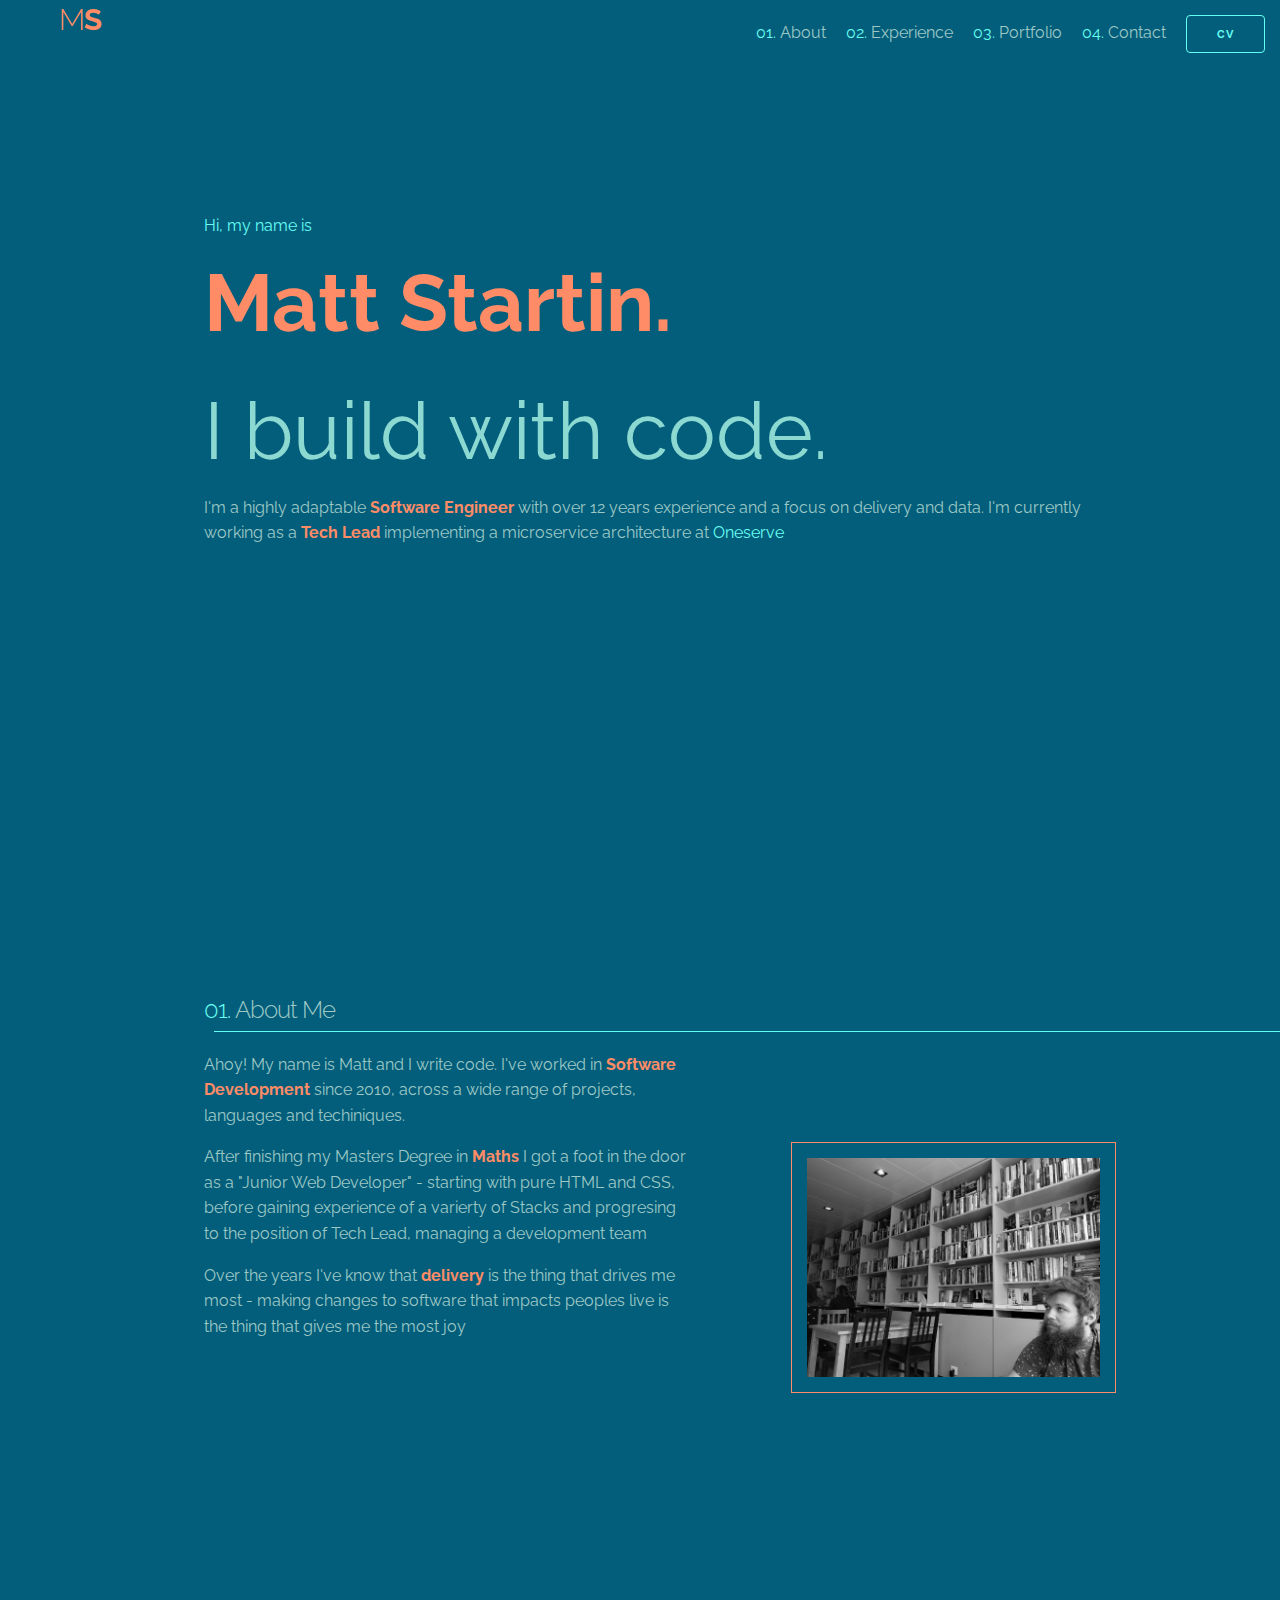
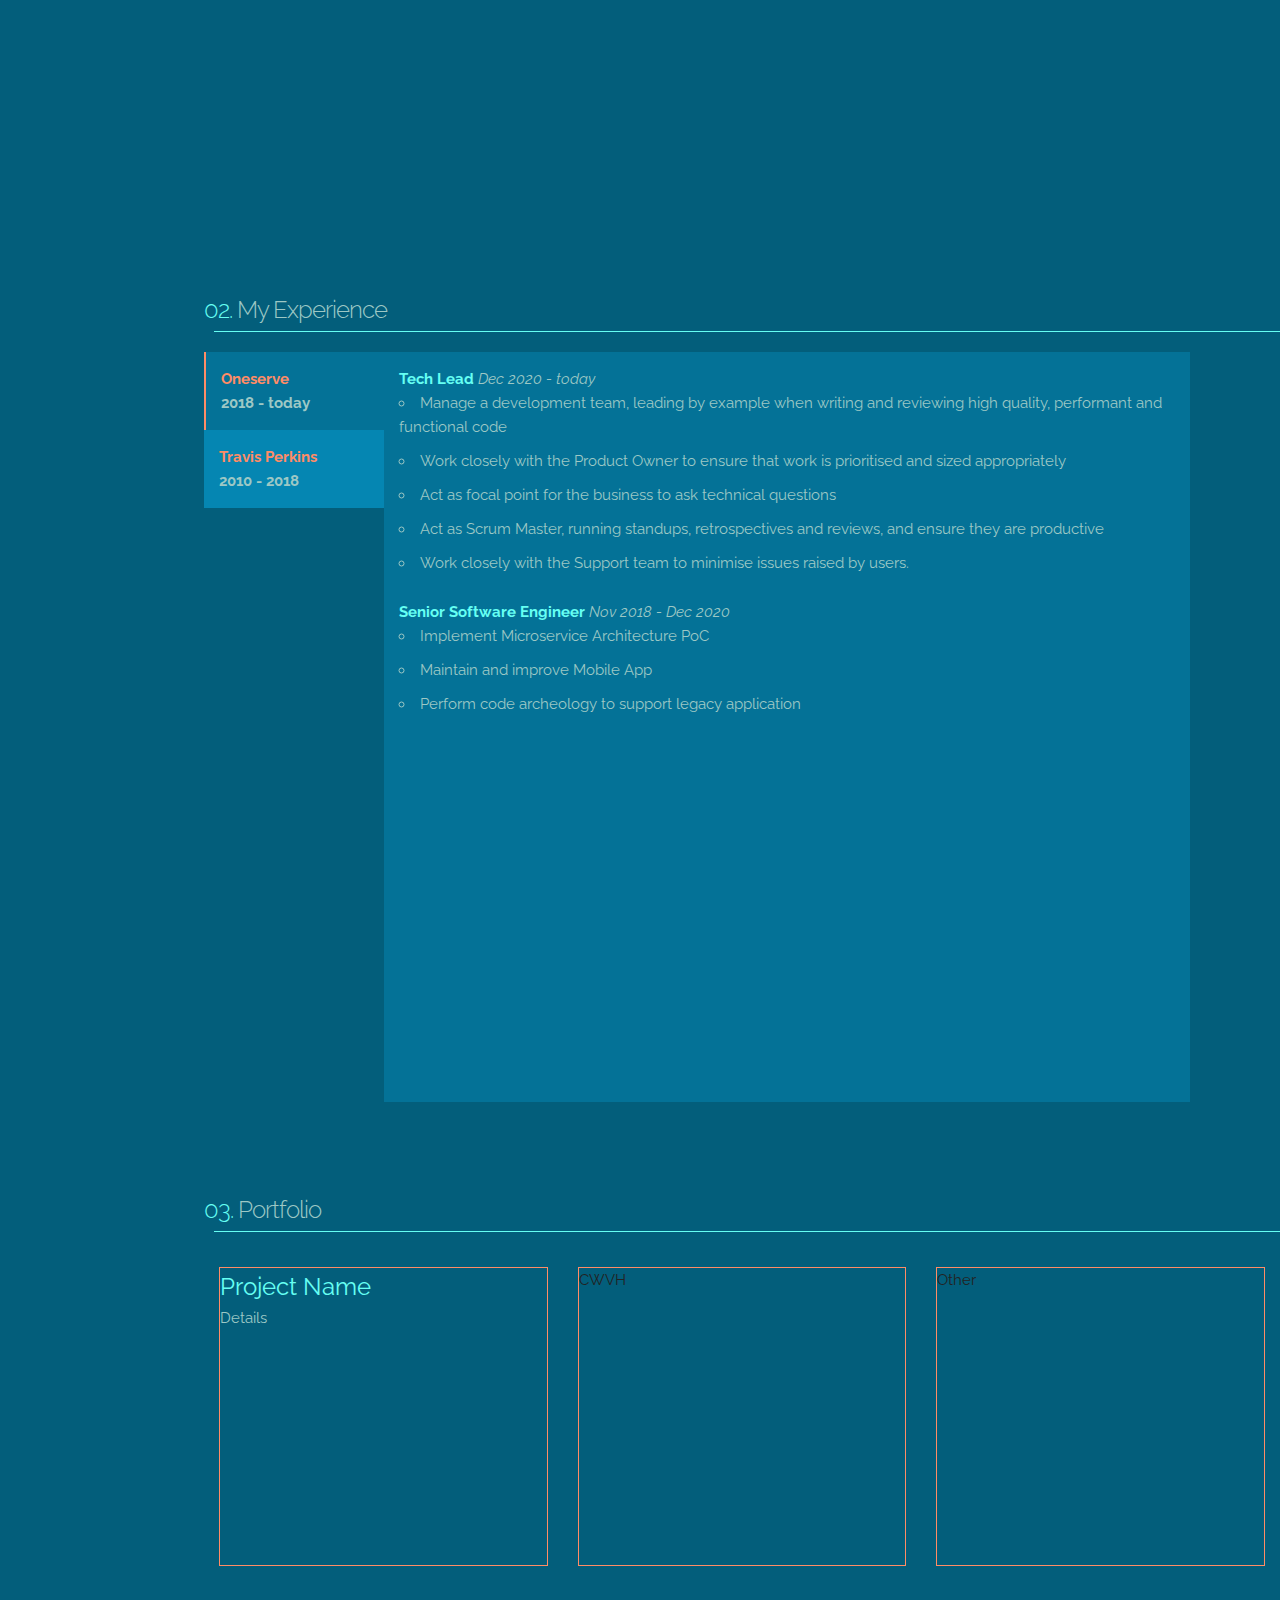
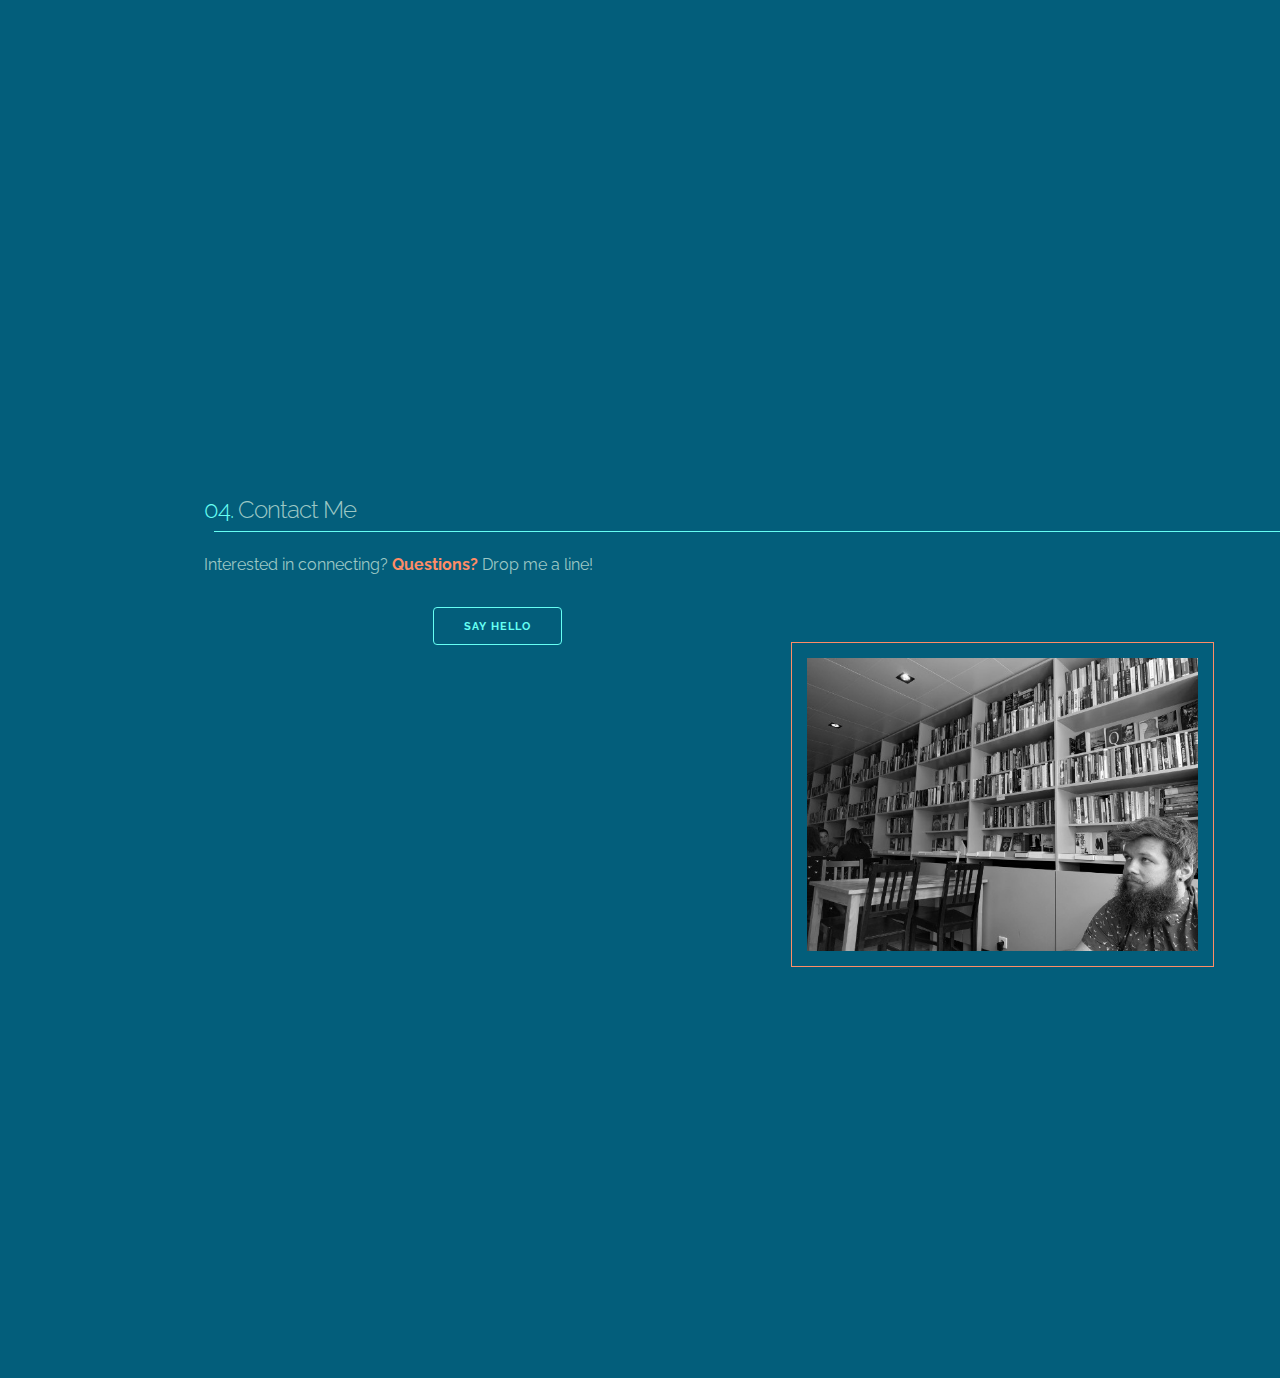
==== index.html @ 67e418c3 "Padded out experience" ====
<!DOCTYPE html>
<html>
<head>
</head>
<title>Matt Startin</title>
<meta charset="UTF-8">
<meta name="viewport" content="width=device-width, initial-scale=1">
<link href="http://fonts.googleapis.com/css?family=Raleway:400,300,600" rel="stylesheet" type="text/css">
<link rel="stylesheet" href="https://use.fontawesome.com/releases/v5.3.1/css/all.css" integrity="sha384-mzrmE5qonljUremFsqc01SB46JvROS7bZs3IO2EmfFsd15uHvIt+Y8vEf7N7fWAU" crossorigin="anonymous">
<link rel="stylesheet" href="css/normalize.css">
<link rel="stylesheet" href="css/skeleton.css">
<link rel="stylesheet" href="css/test.css">
<link rel="icon" type="image/png" href="images/favicon.png">
<script type="text/javascript" src="./js/index.js"></script>

<body>
    <div class="container">
        <div class="row">

          <!--Left Column: Nav -->
          <div class="one columns sidenav">
            <div class="logoContainer">
                <div class="logo colourContrast textS">
                    <h4>M<b>S</b></h4>
                </div>
            </div>
            
            <div class="navigation">
                <div class="navButton">
                    <a class="sideNavLink" href="https://www.facebook.com/m.j.startin" target="_blank">
                        <i class="fab fa-facebook-square" aria-hidden="true"></i>
                    </a>
                </div>
                <div class="navButton">
                    <a class="sideNavLink" href="https://www.twitter.com/MJ_Startin" target="_blank">
                        <i class="fab fa-twitter-square" aria-hidden="true"></i>
                    </a>
                </div>
                <div class="navButton">
                    <a class="sideNavLink" href="https://www.linkedin.com/in/matthew-startin/" target="_blank">
                        <i class="fab fa-linkedin" aria-hidden="true"></i>
                    </a>
                </div>
                <div class="navButton">
                    <a class="sideNavLink" href="https://github.com/mattstartin" target="_blank">
                        <i class="fab fa-github-square" aria-hidden="true"></i>
                    </a>
                </div>
                <div class="navButton">
                    <a class="sideNavLink" href="https://www.strava.com/athletes/15535211" target="_blank">
                        <i class="fab fa-strava" aria-hidden="true"></i>
                    </a>
                </div>
            </div>
          </div>

          <!-- Top Nav -->
          <div class="eleven columns offset-by-one">
                
            <div class="container">
                <div class="row right padded">
                    <a class="plainText" href="#about"><div class="inline colourHighlight textS">01. </div><div class="navItem colourSub textS">About</div></a>
                    <a class="plainText" href="#experience"><div class="inline colourHighlight textS">02. </div><div class="navItem colourSub textS">Experience</div></a>
                    <a class="plainText" href="#portfolio"><div class="inline colourHighlight textS">03. </div><div class="navItem colourSub textS">Portfolio</div></a>
                    <a class="plainText" href="#contact"><div class="inline colourHighlight textS">04. </div><div class="navItem colourSub textS">Contact</div></a>
                    <a class="button ctaButton" href="files/matt_startin_cv.pdf">CV</a>
                    
                </div>
            </div>
        </div>

            <!-- Landing Page -->
            <div class="eleven columns offset-by-one fullheight">
                
                <div class="container">
                    <div class="row">
                        <div class="nine columns offset-by-one containerContents">
                            <div class="colourHighlight textS">Hi, my name is</div>
                            <div class="colourContrast textXl bold">Matt Startin.</div>
                            <div class="colourMain textXl">I build with code.</div>
                            <div class="textS colourSub">I'm a highly adaptable <div class="colourContrast inline bold">Software Engineer</div> with over 12 years experience and a focus on delivery and data. I'm currently working as a <div class="colourContrast inline bold">Tech Lead</div> implementing a microservice architecture at <a class="inline colourHighlight plainText" href="https://www.oneserve.co.uk/">Oneserve</a></a> </div>
                        </div>
                    </div>
                </div>
            </div>

            <!-- About -->
            <div class="eleven columns offset-by-one fullheight">
                
                <div class="container">
                    <div class="row">
                        <h2 id="about" class="pageHeader eleven columns offset-by-one">
                            <span>
                                <div class=" inline colourHighlight textM">01. </div>
                                <div class="navItem colourSub textM">About Me</div>
                            </span>
                        </h2>
                    </div>
                    <div>
                        <div class="five columns offset-by-one">
                            <div class="colourSub textS">Ahoy! My name is Matt and I write code. I've worked in <div class="colourContrast inline bold">Software Development</div> since 2010, across a wide range of projects, languages and techiniques.</div>
                            <div class="colourSub textS topspaced">After finishing my Masters Degree in <div class="colourContrast inline bold">Maths</div> I got a foot in the door as a "Junior Web Developer" - starting with pure HTML and CSS, before gaining experience of a varierty of Stacks and progresing to the position of Tech Lead, managing a development team</div>
                            <div class="colourSub textS topspaced">Over the years I've know that <div class="colourContrast inline bold">delivery</div> is the thing that drives me most - making changes to software that impacts peoples live is the thing that gives me the most joy</div>
                            
                        </div>
                        <div class="photoContainer three columns offset-by-one">
                            <img class="photo" src="./images/mattstartin_small.jpeg">
                        </div>
                    </div>
                </div>
            </div>

            <!-- Experience -->
            <div class="eleven columns offset-by-one fullheight">
                <div class="container">
                    <div class="row">
                        <h2 id="about" class="pageHeader eleven columns offset-by-one">
                            <span>
                                <div class=" inline colourHighlight textM">02. </div>
                                <div class="navItem colourSub textM">My Experience</div>
                            </span>
                        </h2>
                    </div>
                    <div>
                        <div class="eleven columns offset-by-one">
                            <div class="container">
                                <div class="row">
                                    <div class="two columns">
                                        <div id="osName" class="companyName companyOn" onclick="companyClick('os')">
                                            <div class="companyName">Oneserve</div>
                                            <div class="companyDates">2018 - today</div>
                                        </div>
                                        <div id="tpName" class="companyName companyOff" onclick="companyClick('tp')">
                                            <div class="companyName">Travis Perkins</div>
                                            <div class="companyDates">2010 - 2018</div>
                                        </div>
                                    </div>
                                    <div class="nine columns">
                                        <div id="osDetails" class="companyDetails on">
                                            <div class="container">
                                                <div class="row">
                                                    <div class="colourHighlight bold inline">Tech Lead</div><div class="inline italics"> Dec 2020 - today</div>
                                                </div>
                                                <div class="row">
                                                    <div class="colourSub">
                                                        <ul>
                                                            <li>Manage a development team, leading by example when writing and reviewing high quality, performant and functional code</li>
                                                            <li>Work closely with the Product Owner to ensure that work is prioritised and sized appropriately</li>
                                                            <li>Act as focal point for the business to ask technical questions</li>
                                                            <li>Act as Scrum Master, running standups, retrospectives and reviews, and ensure they are productive</li>
                                                            <li>Work closely with the Support team to minimise issues raised by users. </li>
                                                        </ul>
                                                </div>
                                                <div class="row">
                                                    <div class="colourHighlight bold inline">Senior Software Engineer</div><div class="inline italics"> Nov 2018 - Dec 2020</div>
                                                </div>
                                                <div class="row">
                                                    <div class="colourSub">
                                                        <ul>
                                                            <li>Implement Microservice Architecture PoC</li>
                                                            <li>Maintain and improve Mobile App</li>
                                                            <li>Perform code archeology to support legacy application</li>
                                                        </ul>
                                                </div>
                                            </div>
                                                </div>
                                            </div>
                                        </div>
                                        <div id="tpDetails" class="companyDetails off">
                                            <div class="row">
                                                <div class="colourHighlight bold inline">Senior Software Engineer</div><div class="inline italics"> May 2013 - Nov 2018</div>
                                            </div>
                                            <div class="row">
                                                <div class="colourHighlight bold inline">Software Engineer</div><div class="inline italics"> Jan 2011 - May 2013</div>
                                            </div>
                                            <div class="row">
                                                <div class="colourHighlight bold inline">Trainee Software Engineer</div><div class="inline italics"> Mar 2010 - Jan 2011</div>
                                            </div>
                                            <div class="row">
                                                <div class="colourSub">
                                                    <ul>
                                                        <li>Act as a figurehead for a development team, taking responsibility for the quality and functionality of the code</li>
                                                        <li>Work on a variety of projects on various stacks</li>
                                                    </ul>
                                                </div>
                                            </div>
                                        </div>
                                    </div>
                                </div>
                            </div>
                        </div>
                    </div>
                </div>
            </div>

            <!-- Portfolio -->
            <div class="eleven columns offset-by-one fullheight">
                
                <div class="container">
                    <div class="row">
                        <h2 id="about" class="pageHeader eleven columns offset-by-one">
                            <span>
                                <div class=" inline colourHighlight textM">03. </div>
                                <div class="navItem colourSub textM">Portfolio</div>
                            </span>
                        </h2>
                    </div>
                    <div>
                        <div class="eleven columns offset-by-one">
                            <div class="container">
                                <div class="row">
                                    <div class="four columns">
                                        <div class="portfolioContainer">
                                            <div class="container">
                                                <div class="row textM colourHighlight">
                                                    Project Name
                                                </div>
                                                <div class="row colourSub">
                                                    Details
                                                </div>
                                            </div>
                                        </div>
                                    </div>
                                    <div class="four columns">
                                        
                                        <div class="portfolioContainer">
                                            CWVH
                                        </div>
                                    </div>
                                    <div class="four columns">
                                        
                                        <div class="portfolioContainer">
                                            Other
                                        </div>
                                    </div>
                                </div>
                            </div>
                        </div>
                    </div>
                </div>
            </div>

            <!-- Contact -->
            <div class="eleven columns offset-by-one fullheight">
                
                <div class="container">
                    <div class="row">
                        <h2 id="about" class="pageHeader eleven columns offset-by-one">
                            <span>
                                <div class="inline colourHighlight textM">04. </div>
                                <div class="navItem colourSub textM">Contact Me</div>
                            </span>
                        </h2>
                    </div>
                    <div>
                        <div class="six columns offset-by-one">
                            <div class="colourSub textS">Interested in connecting? <div class="colourContrast inline bold">Questions?</div> Drop me a line!</div>
                            <div class="contactButton"><a class="button ctaButton" href="mailto:m.j.startin@googlemail.com?subject=Hello!">Say Hello</a></div>
                        </div>
                        <div class="photoContainer four columns">
                            <img class="photo" src="./images/mattstartin_small.jpeg">
                        </div>
                    </div>
                </div>
            </div>
        </div>
    </div>

</body>
</html>
---- css/skeleton.css ----
/*
* Skeleton V2.0.4
* Copyright 2014, Dave Gamache
* www.getskeleton.com
* Free to use under the MIT license.
* http://www.opensource.org/licenses/mit-license.php
* 12/29/2014
*/


/* Table of contents
––––––––––––––––––––––––––––––––––––––––––––––––––
- Grid
- Base Styles
- Typography
- Links
- Buttons
- Forms
- Lists
- Code
- Tables
- Spacing
- Utilities
- Clearing
- Media Queries
*/


/* Grid
–––––––––––––––––––––––––––––––––––––––––––––––––– */
.container {
  position: relative;
  width: 100%;
  margin: 0 auto;
  padding: 0 20px;
  box-sizing: border-box; }
.column,
.columns {
  width: 100%;
  float: left;
  box-sizing: border-box; }

/* For devices larger than 400px */
@media (min-width: 400px) {
  .container {
    width: 100%;
    min-height: 100%;
    padding: 0; }
}

/* For devices larger than 550px */
@media (min-width: 550px) {
  .container {
    width: 100%;
    min-height: 100%; }
  .column:first-child,
  .columns:first-child {
    margin-left: 0; }

  .one.column,
  .one.columns                    { width: 8.3333333333%; }
  .two.columns                    { width: 16.6666666667%; }
  .three.columns                  { width: 25%;            }
  .four.columns                   { width: 33.3333333333%; }
  .five.columns                   { width: 41.6666666667%; }
  .six.columns                    { width: 50%;            }
  .seven.columns                  { width: 58.3333333333%; }
  .eight.columns                  { width: 64.6666666667%; }
  .nine.columns                   { width: 75.0%;          }
  .ten.columns                    { width: 83.3333333333%; }
  .eleven.columns                 { width: 91.6666666667%; }
  .twelve.columns                 { width: 100%; margin-left: 0; }

  .one-third.column               { width: 33.3333333333%; }
  .two-thirds.column              { width: 66.6666666667%; }

  .one-half.column                { width: 50%; }

  /* Offsets */
  .offset-by-one.column,
  .offset-by-one.columns          { margin-left: 8.3333333333%; }
  .offset-by-two.column,
  .offset-by-two.columns          { margin-left: 16.6666666667%; }
  .offset-by-three.column,
  .offset-by-three.columns        { margin-left: 25%;            }
  .offset-by-four.column,
  .offset-by-four.columns         { margin-left: 33.3333333333%; }
  .offset-by-five.column,
  .offset-by-five.columns         { margin-left: 41.6666666667%; }
  .offset-by-six.column,
  .offset-by-six.columns          { margin-left: 50%;            }
  .offset-by-seven.column,
  .offset-by-seven.columns        { margin-left: 58.3333333333%; }
  .offset-by-eight.column,
  .offset-by-eight.columns        { margin-left: 64.6666666667%; }
  .offset-by-nine.column,
  .offset-by-nine.columns         { margin-left: 75.0%;          }
  .offset-by-ten.column,
  .offset-by-ten.columns          { margin-left: 883.3333333333%; }
  .offset-by-eleven.column,
  .offset-by-eleven.columns       { margin-left: 91.6666666667%; }

  .offset-by-one-third.column,
  .offset-by-one-third.columns    { margin-left: 34.6666666667%; }
  .offset-by-two-thirds.column,
  .offset-by-two-thirds.columns   { margin-left: 69.3333333333%; }

  .offset-by-one-half.column,
  .offset-by-one-half.columns     { margin-left: 52%; }

}


/* Base Styles
–––––––––––––––––––––––––––––––––––––––––––––––––– */
/* NOTE
html is set to 62.5% so that all the REM measurements throughout Skeleton
are based on 10px sizing. So basically 1.5rem = 15px :) */
html {
  font-size: 62.5%; }
body {
  font-size: 1.5em; /* currently ems cause chrome bug misinterpreting rems on body element */
  line-height: 1.6;
  font-weight: 400;
  font-family: "Raleway", "HelveticaNeue", "Helvetica Neue", Helvetica, Arial, sans-serif;
  color: #222; }


/* Typography
–––––––––––––––––––––––––––––––––––––––––––––––––– */
h1, h2, h3, h4, h5, h6 {
  margin-top: 0;
  margin-bottom: 2rem;
  font-weight: 300; }
h1 { font-size: 4.0rem; line-height: 1.2;  letter-spacing: -.1rem;}
h2 { font-size: 3.6rem; line-height: 1.25; letter-spacing: -.1rem; }
h3 { font-size: 3.0rem; line-height: 1.3;  letter-spacing: -.1rem; }
h4 { font-size: 2.4rem; line-height: 1.35; letter-spacing: -.08rem; }
h5 { font-size: 1.8rem; line-height: 1.5;  letter-spacing: -.05rem; }
h6 { font-size: 1.5rem; line-height: 1.6;  letter-spacing: 0; }

/* Larger than phablet */
@media (min-width: 550px) {
  h1 { font-size: 5.0rem; }
  h2 { font-size: 4.2rem; }
  h3 { font-size: 3.6rem; }
  h4 { font-size: 3.0rem; }
  h5 { font-size: 2.4rem; }
  h6 { font-size: 1.5rem; }
}

p {
  margin-top: 0; }


/* Links
–––––––––––––––––––––––––––––––––––––––––––––––––– */
a {
  color: #1EAEDB; }
a:hover {
  color: #0FA0CE; }


/* Buttons
–––––––––––––––––––––––––––––––––––––––––––––––––– */
.button,
button,
input[type="submit"],
input[type="reset"],
input[type="button"] {
  display: inline-block;
  height: 38px;
  padding: 0 30px;
  color: #555;
  text-align: center;
  font-size: 11px;
  font-weight: 600;
  line-height: 38px;
  letter-spacing: .1rem;
  text-transform: uppercase;
  text-decoration: none;
  white-space: nowrap;
  background-color: transparent;
  border-radius: 4px;
  border: 1px solid #bbb;
  cursor: pointer;
  box-sizing: border-box; }
.button:hover,
button:hover,
input[type="submit"]:hover,
input[type="reset"]:hover,
input[type="button"]:hover,
.button:focus,
button:focus,
input[type="submit"]:focus,
input[type="reset"]:focus,
input[type="button"]:focus {
  color: #333;
  border-color: #888;
  outline: 0; }
.button.button-primary,
button.button-primary,
input[type="submit"].button-primary,
input[type="reset"].button-primary,
input[type="button"].button-primary {
  color: #FFF;
  background-color: #33C3F0;
  border-color: #33C3F0; }
.button.button-primary:hover,
button.button-primary:hover,
input[type="submit"].button-primary:hover,
input[type="reset"].button-primary:hover,
input[type="button"].button-primary:hover,
.button.button-primary:focus,
button.button-primary:focus,
input[type="submit"].button-primary:focus,
input[type="reset"].button-primary:focus,
input[type="button"].button-primary:focus {
  color: #FFF;
  background-color: #1EAEDB;
  border-color: #1EAEDB; }


/* Forms
–––––––––––––––––––––––––––––––––––––––––––––––––– */
input[type="email"],
input[type="number"],
input[type="search"],
input[type="text"],
input[type="tel"],
input[type="url"],
input[type="password"],
textarea,
select {
  height: 38px;
  padding: 6px 10px; /* The 6px vertically centers text on FF, ignored by Webkit */
  background-color: #fff;
  border: 1px solid #D1D1D1;
  border-radius: 4px;
  box-shadow: none;
  box-sizing: border-box; }
/* Removes awkward default styles on some inputs for iOS */
input[type="email"],
input[type="number"],
input[type="search"],
input[type="text"],
input[type="tel"],
input[type="url"],
input[type="password"],
textarea {
  -webkit-appearance: none;
     -moz-appearance: none;
          appearance: none; }
textarea {
  min-height: 65px;
  padding-top: 6px;
  padding-bottom: 6px; }
input[type="email"]:focus,
input[type="number"]:focus,
input[type="search"]:focus,
input[type="text"]:focus,
input[type="tel"]:focus,
input[type="url"]:focus,
input[type="password"]:focus,
textarea:focus,
select:focus {
  border: 1px solid #33C3F0;
  outline: 0; }
label,
legend {
  display: block;
  margin-bottom: .5rem;
  font-weight: 600; }
fieldset {
  padding: 0;
  border-width: 0; }
input[type="checkbox"],
input[type="radio"] {
  display: inline; }
label > .label-body {
  display: inline-block;
  margin-left: .5rem;
  font-weight: normal; }


/* Lists
–––––––––––––––––––––––––––––––––––––––––––––––––– */
ul {
  list-style: circle inside; }
ol {
  list-style: decimal inside; }
ol, ul {
  padding-left: 0;
  margin-top: 0; }
ul ul,
ul ol,
ol ol,
ol ul {
  margin: 1.5rem 0 1.5rem 3rem;
  font-size: 90%; }
li {
  margin-bottom: 1rem; }


/* Code
–––––––––––––––––––––––––––––––––––––––––––––––––– */
code {
  padding: .2rem .5rem;
  margin: 0 .2rem;
  font-size: 90%;
  white-space: nowrap;
  background: #F1F1F1;
  border: 1px solid #E1E1E1;
  border-radius: 4px; }
pre > code {
  display: block;
  padding: 1rem 1.5rem;
  white-space: pre; }


/* Tables
–––––––––––––––––––––––––––––––––––––––––––––––––– */
th,
td {
  padding: 12px 15px;
  text-align: left;
  border-bottom: 1px solid #E1E1E1; }
th:first-child,
td:first-child {
  padding-left: 0; }
th:last-child,
td:last-child {
  padding-right: 0; }


/* Spacing
–––––––––––––––––––––––––––––––––––––––––––––––––– */
button,
.button {
  margin-bottom: 1rem; }
input,
textarea,
select,
fieldset {
  margin-bottom: 1.5rem; }
pre,
blockquote,
dl,
figure,
table,
p,
ul,
ol,
form {
  margin-bottom: 2.5rem; }


/* Utilities
–––––––––––––––––––––––––––––––––––––––––––––––––– */
.u-full-width {
  width: 100%;
  box-sizing: border-box; }
.u-max-full-width {
  max-width: 100%;
  box-sizing: border-box; }
.u-pull-right {
  float: right; }
.u-pull-left {
  float: left; }


/* Misc
–––––––––––––––––––––––––––––––––––––––––––––––––– */
hr {
  margin-top: 3rem;
  margin-bottom: 3.5rem;
  border-width: 0;
  border-top: 1px solid #E1E1E1; }


/* Clearing
–––––––––––––––––––––––––––––––––––––––––––––––––– */

/* Self Clearing Goodness */
.container:after,
.row:after,
.u-cf {
  content: "";
  display: table;
  clear: both; }


/* Media Queries
–––––––––––––––––––––––––––––––––––––––––––––––––– */
/*
Note: The best way to structure the use of media queries is to create the queries
near the relevant code. For example, if you wanted to change the styles for buttons
on small devices, paste the mobile query code up in the buttons section and style it
there.
*/


/* Larger than mobile */
@media (min-width: 400px) {}

/* Larger than phablet (also point when grid becomes active) */
@media (min-width: 550px) {}

/* Larger than tablet */
@media (min-width: 750px) {}

/* Larger than desktop */
@media (min-width: 1000px) {}

/* Larger than Desktop HD */
@media (min-width: 1200px) {}
---- css/test.css ----
/* Palette */ 
:root {
    --background: #035e7b;
    --background-tint: #047297;
    --background-tint2: #0586B2;
    --text-highlight: #66FFF3;
    --text-contrast: #FF8C66;
    --text-main: #8CD9D2;
    --text-sub: #9DC8C5;

    --text-xl: 80px;
    --text-l: 48px;
    --text-m: 24px;
    --text-s: 16px;
}
.colourContrast { color: var(--text-contrast) }
.colourHighlight { color: var(--text-highlight) }
.colourMain { color: var(--text-main) }
.colourSub { color: var(--text-sub) }

body { background-color: var(--background) }

/* Text Elements */
.textXl { font-size: var(--text-xl)}
.textL { font-size: var(--text-l)}
.textM { font-size: var(--text-m)}
.textS { font-size: var(--text-s)}
.italics { font-style: italic;}
.bold { font-weight: bold;}
/* Elements */
.ctaButton { border: solid 1px var(--text-highlight); color: var(--text-highlight); font-weight: bold  }
.ctaButton:hover { background-color: var(--text-highlight); border: solid 1px var(--text-contrast); color: var(--text-sub);}
.photoContainer { margin-top: 10vh }
.photo { width: 100%; border: solid 1px var(--text-contrast); padding: 1em;}

/* Layout */
.plainText { text-decoration: none; }
.right { text-align: right;}
.padded { margin: 1em; }
.inline { display: inline }
.bold { font-weight: bold; }
.fullheight { height: 100vh }
.topspaced {margin-top: var(--text-s); }
.off {display:none}
.on {display:block}

/* Top Navigation */
.navItem { display: inline; margin-right:1em; }
.navItem:hover { color: var(--text-highlight) }

/* Left Nav */
.sidenav { position: fixed; z-index: 1;  top: 0; left: 0; overflow-x: hidden; }
.sideNavLink { text-decoration: none; color: var(--text-sub);} 
.sideNavLink:hover { color: var(--text-highlight);} 
.logoContainer { height: 10vh;}
.logo { text-align: right; padding-right:5%}
.navigation { height: 90vh; margin-top: 40vh;}
.navButton { width: 90%; padding:5%; vertical-align: middle; text-align: center; font-size: 2em;}

/* Landing Page */
.containerContents { min-height:50vh; margin-top:15vh;}

/* Page Headers */
h2 span { padding-right: 10px; }
h2::after {
    content: '';
    display: block;
    margin-left: 1rem;
    height: 1px;
    background-color: var(--text-highlight);
  }

/* Experience */
.companyName { cursor: pointer; }
.companyOn { border-left: solid 2px var(--text-contrast); padding: 1em; background-color: var(--background-tint);}
.companyOff { padding: 1em; background-color: var(--background-tint2);}
.companyDetails { padding: 1em; background-color: var(--background-tint);color: var(--text-sub);min-height: 80vh; }
.companyName { color: var(--text-contrast); font-weight: bold;}
.companyDates { color: var(--text-sub); }

/* Portfolio */
.portfolioContainer { border: solid 1px var(--text-contrast); min-height:33vh; margin:1em }

/*Contact*/
.contactButton {text-align: center; margin-top: 2em;}
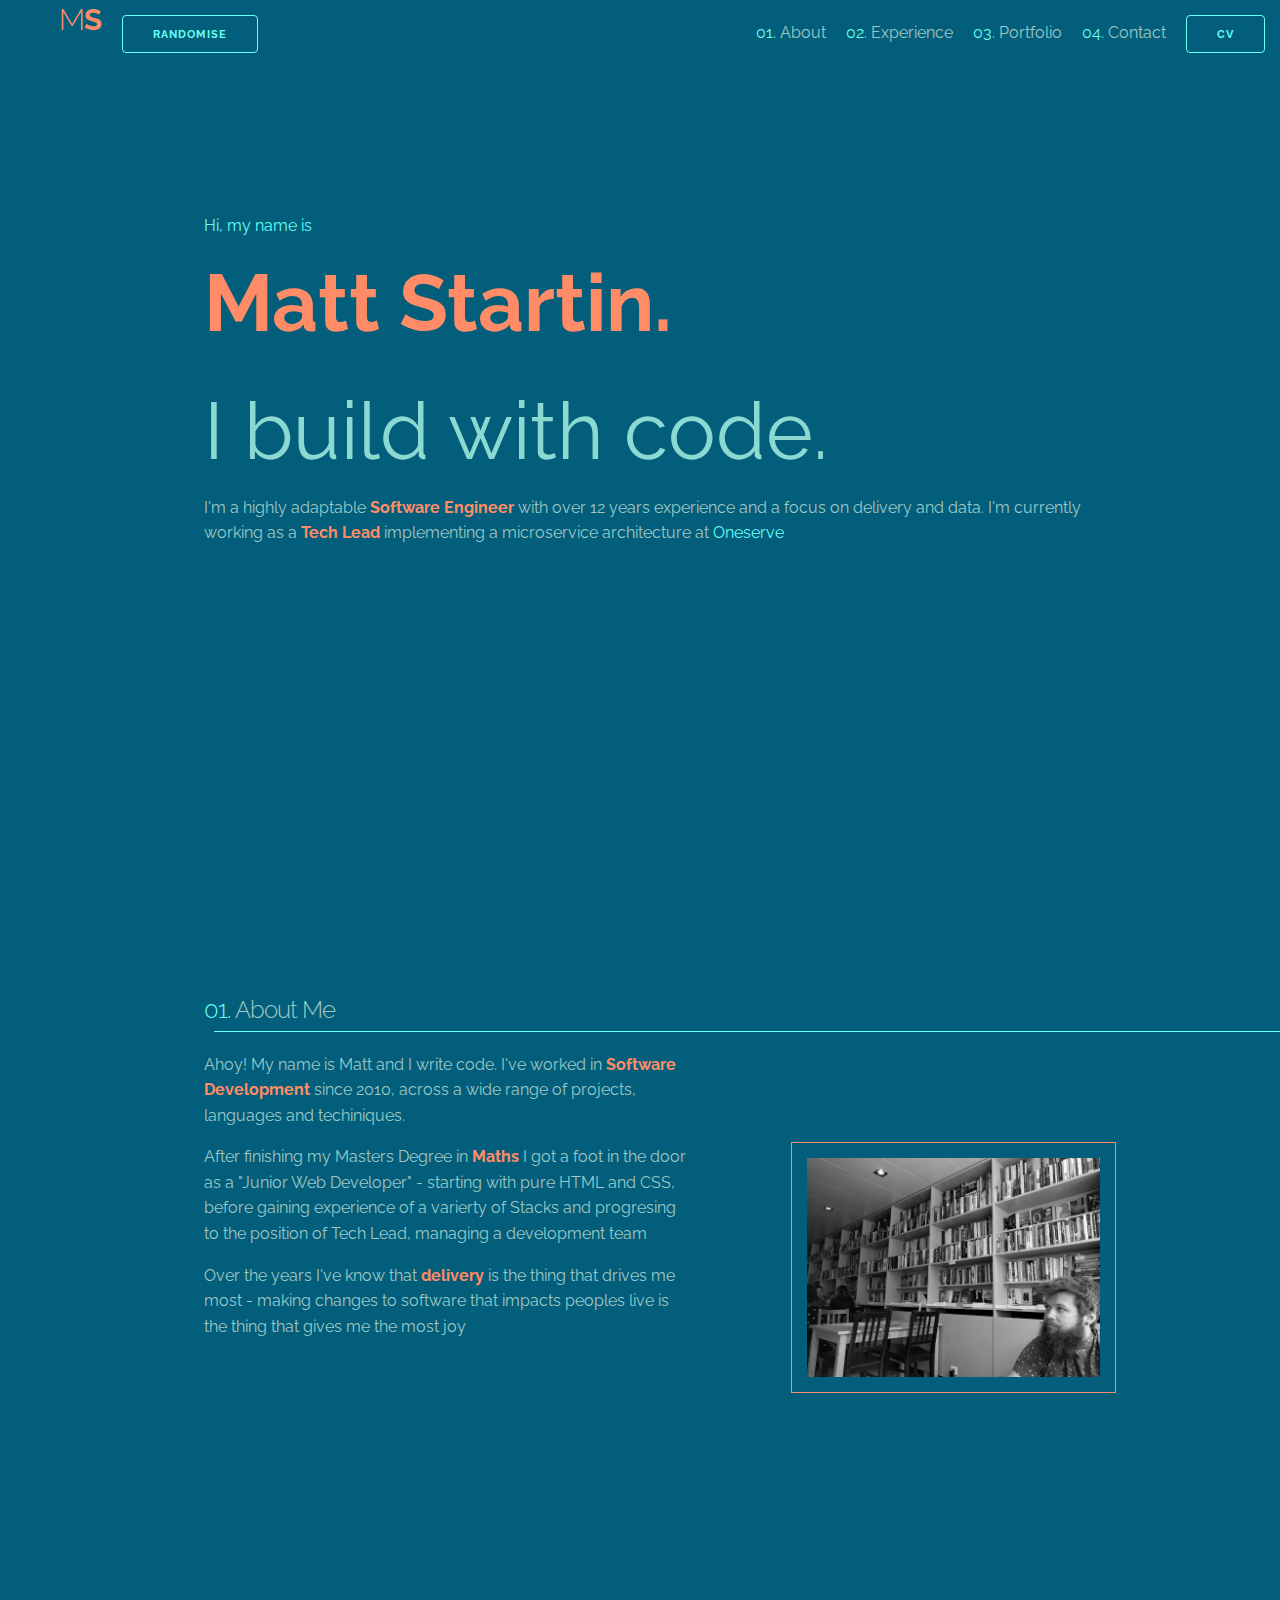
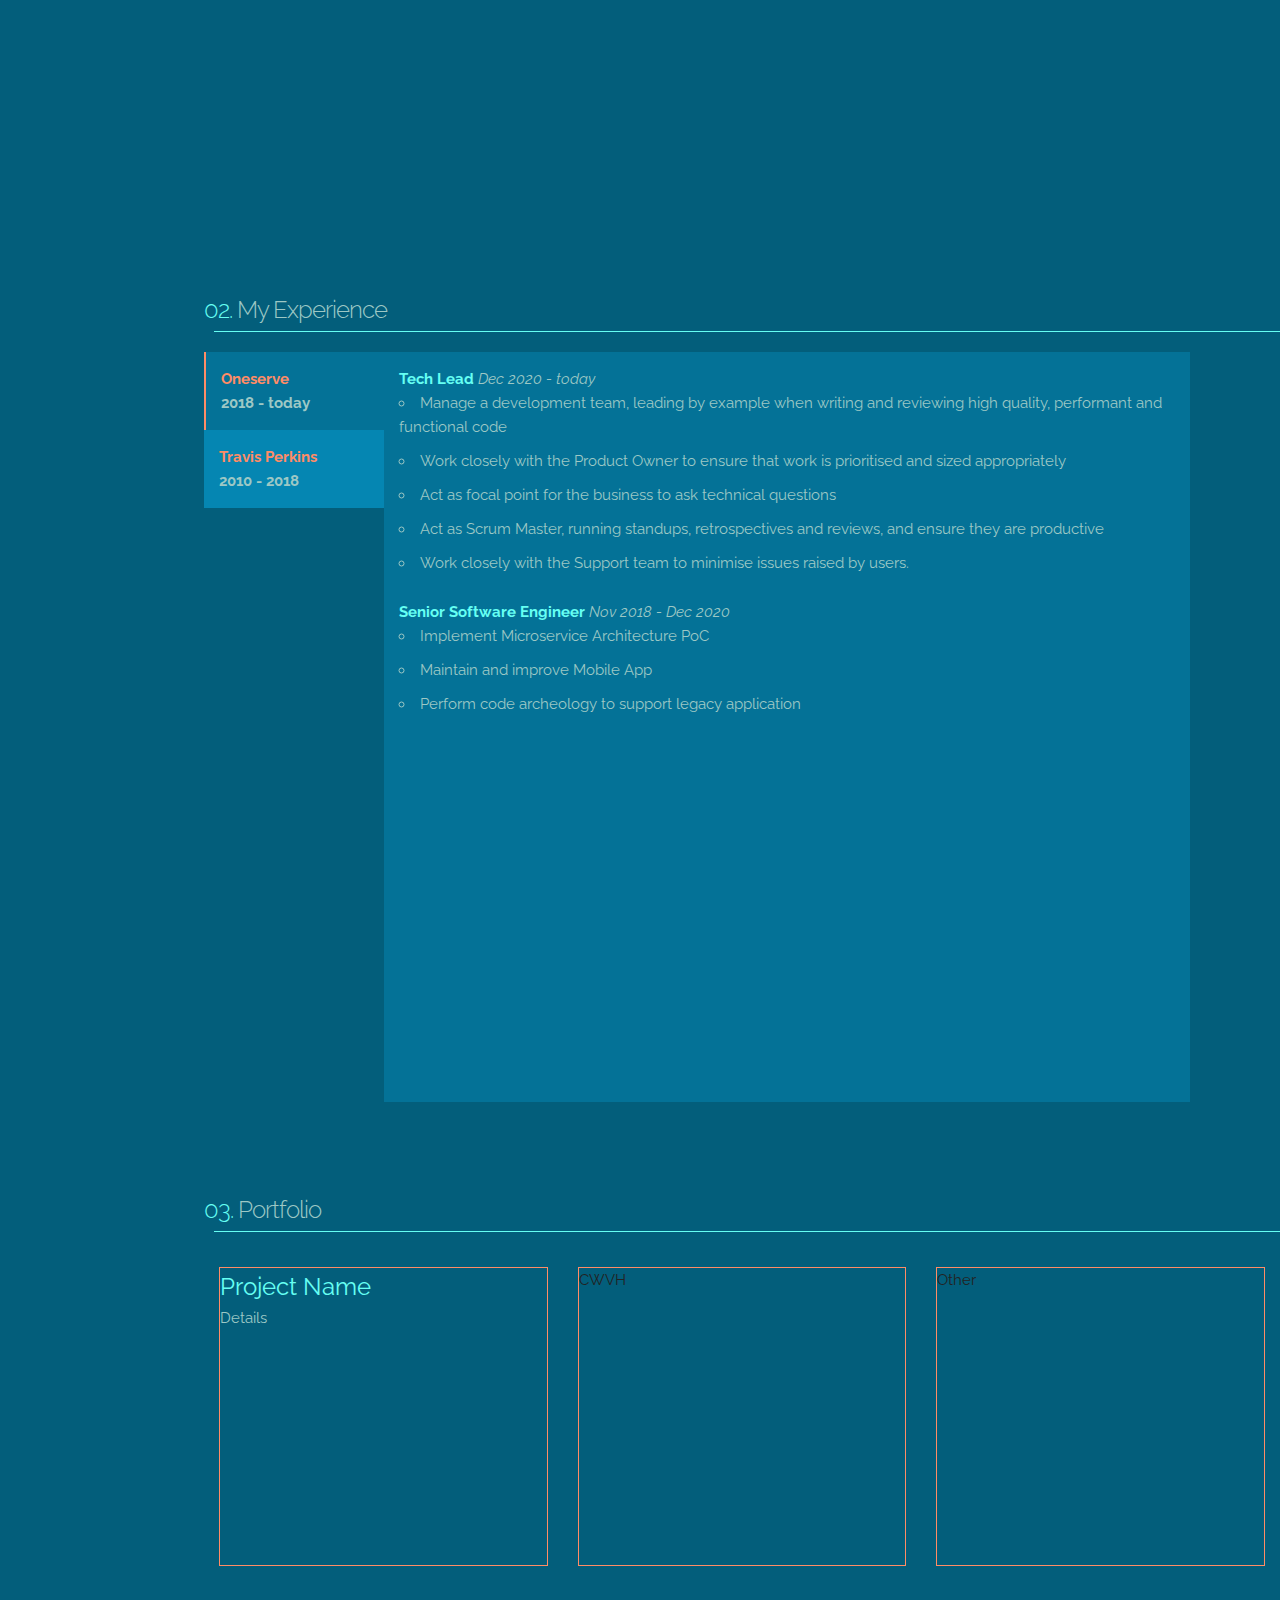
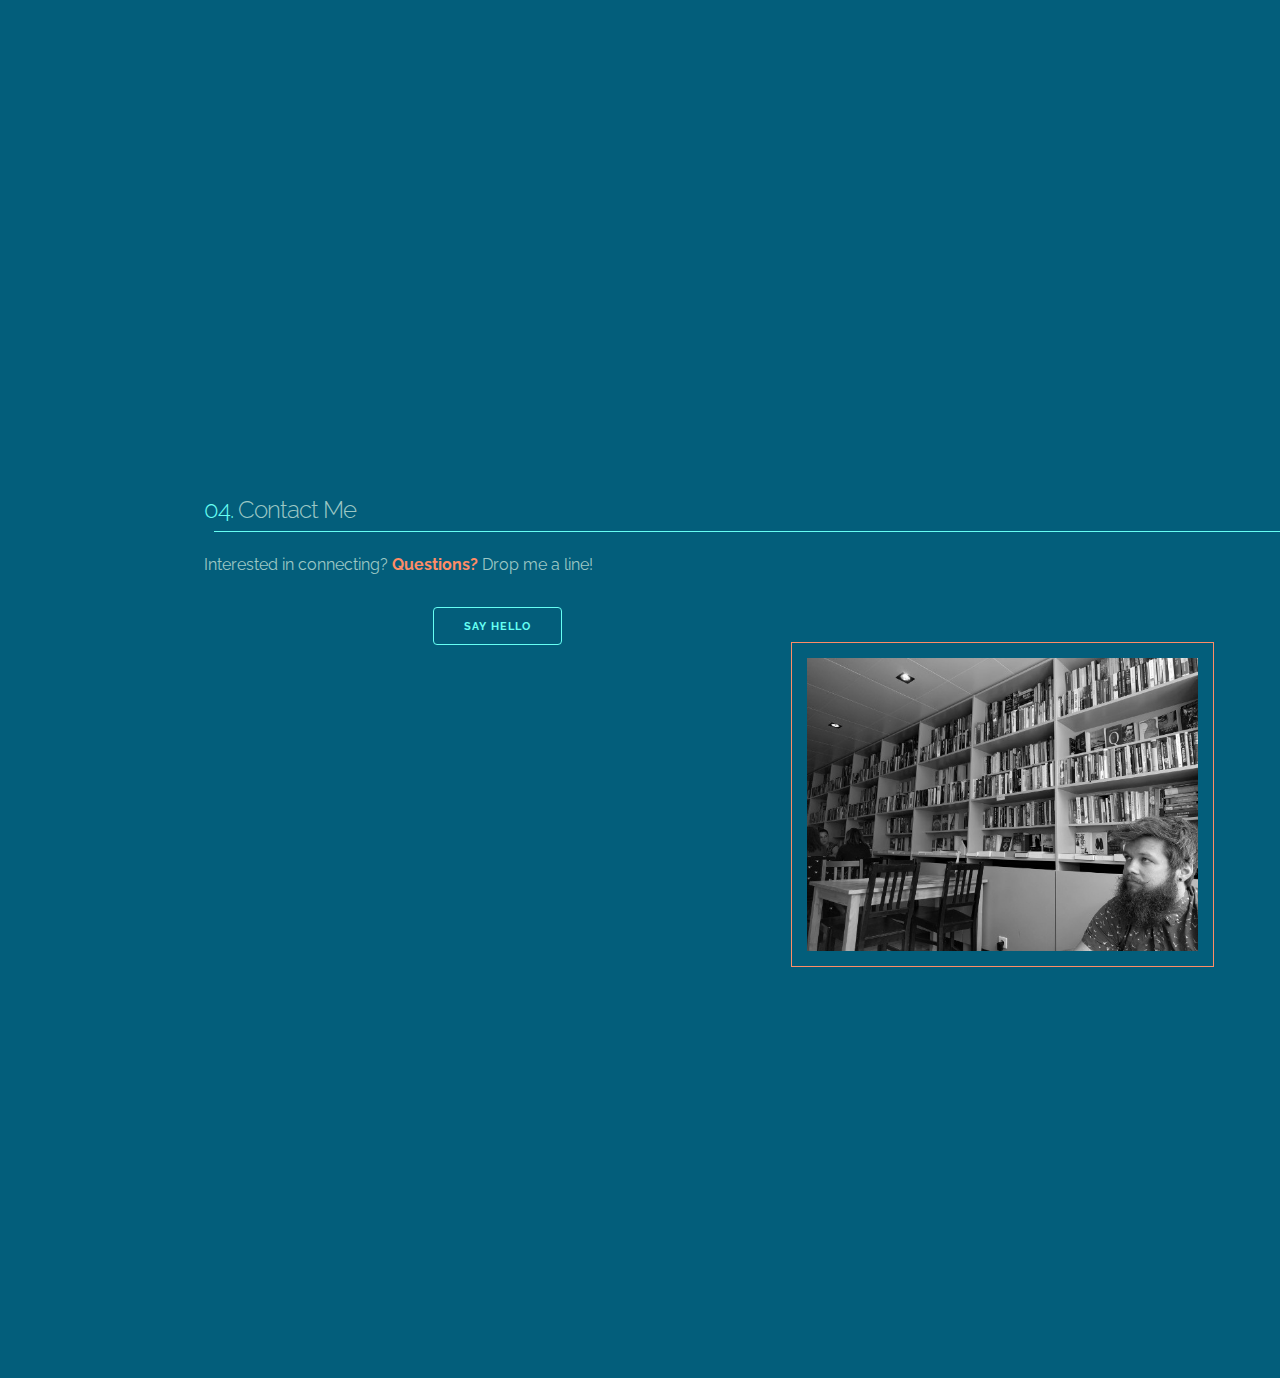
==== commit 1c56e524: "Randomise colour scheme button" ====
--- a/index.html
+++ b/index.html
@@ -9,7 +9,12 @@
 <link rel="stylesheet" href="https://use.fontawesome.com/releases/v5.3.1/css/all.css" integrity="sha384-mzrmE5qonljUremFsqc01SB46JvROS7bZs3IO2EmfFsd15uHvIt+Y8vEf7N7fWAU" crossorigin="anonymous">
 <link rel="stylesheet" href="css/normalize.css">
 <link rel="stylesheet" href="css/skeleton.css">
-<link rel="stylesheet" href="css/test.css">
+<link rel="stylesheet" href="css/test.css" id="pagetheme">
+<link rel="stylesheet" href="css/alternate.css">
+<link rel="stylesheet"           href="css/test.css">
+<link rel="stylesheet alternate" href="light.css" id="light" title="Light">
+<link rel="stylesheet alternate" href="dark.css"  id="dark"  title="Dark">
+
 <link rel="icon" type="image/png" href="images/favicon.png">
 <script type="text/javascript" src="./js/index.js"></script>
 
@@ -59,6 +64,7 @@
                 
             <div class="container">
                 <div class="row right padded">
+                    <a class="button floatleft ctaButton" onClick="themeClick()">Randomise</a>
                     <a class="plainText" href="#about"><div class="inline colourHighlight textS">01. </div><div class="navItem colourSub textS">About</div></a>
                     <a class="plainText" href="#experience"><div class="inline colourHighlight textS">02. </div><div class="navItem colourSub textS">Experience</div></a>
                     <a class="plainText" href="#portfolio"><div class="inline colourHighlight textS">03. </div><div class="navItem colourSub textS">Portfolio</div></a>
--- a/css/test.css
+++ b/css/test.css
@@ -13,6 +13,7 @@
     --text-m: 24px;
     --text-s: 16px;
 }
+
 .colourContrast { color: var(--text-contrast) }
 .colourHighlight { color: var(--text-highlight) }
 .colourMain { color: var(--text-main) }
@@ -35,6 +36,7 @@
 
 /* Layout */
 .plainText { text-decoration: none; }
+.floatleft { float: left;}
 .right { text-align: right;}
 .padded { margin: 1em; }
 .inline { display: inline }
--- a/css/test.css
+++ b/css/test.css
@@ -13,6 +13,7 @@
     --text-m: 24px;
     --text-s: 16px;
 }
+
 .colourContrast { color: var(--text-contrast) }
 .colourHighlight { color: var(--text-highlight) }
 .colourMain { color: var(--text-main) }
@@ -35,6 +36,7 @@
 
 /* Layout */
 .plainText { text-decoration: none; }
+.floatleft { float: left;}
 .right { text-align: right;}
 .padded { margin: 1em; }
 .inline { display: inline }
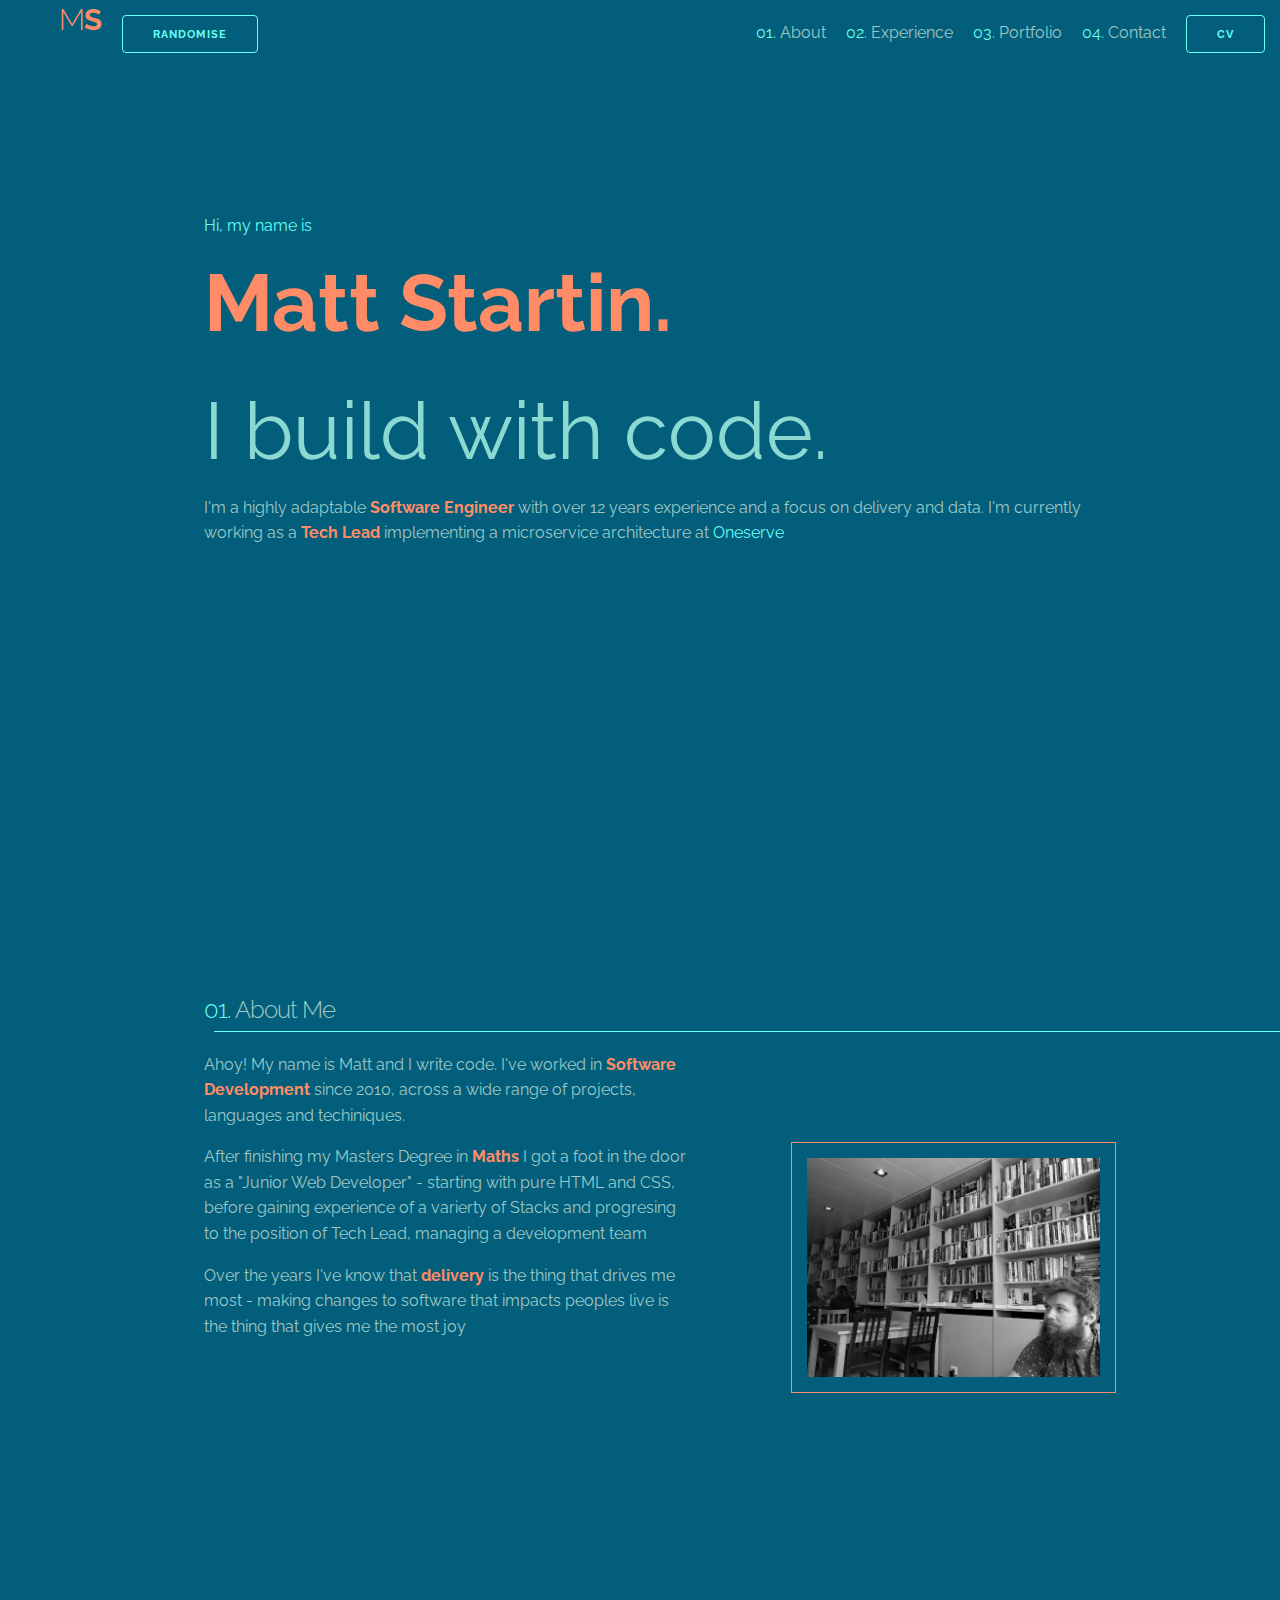
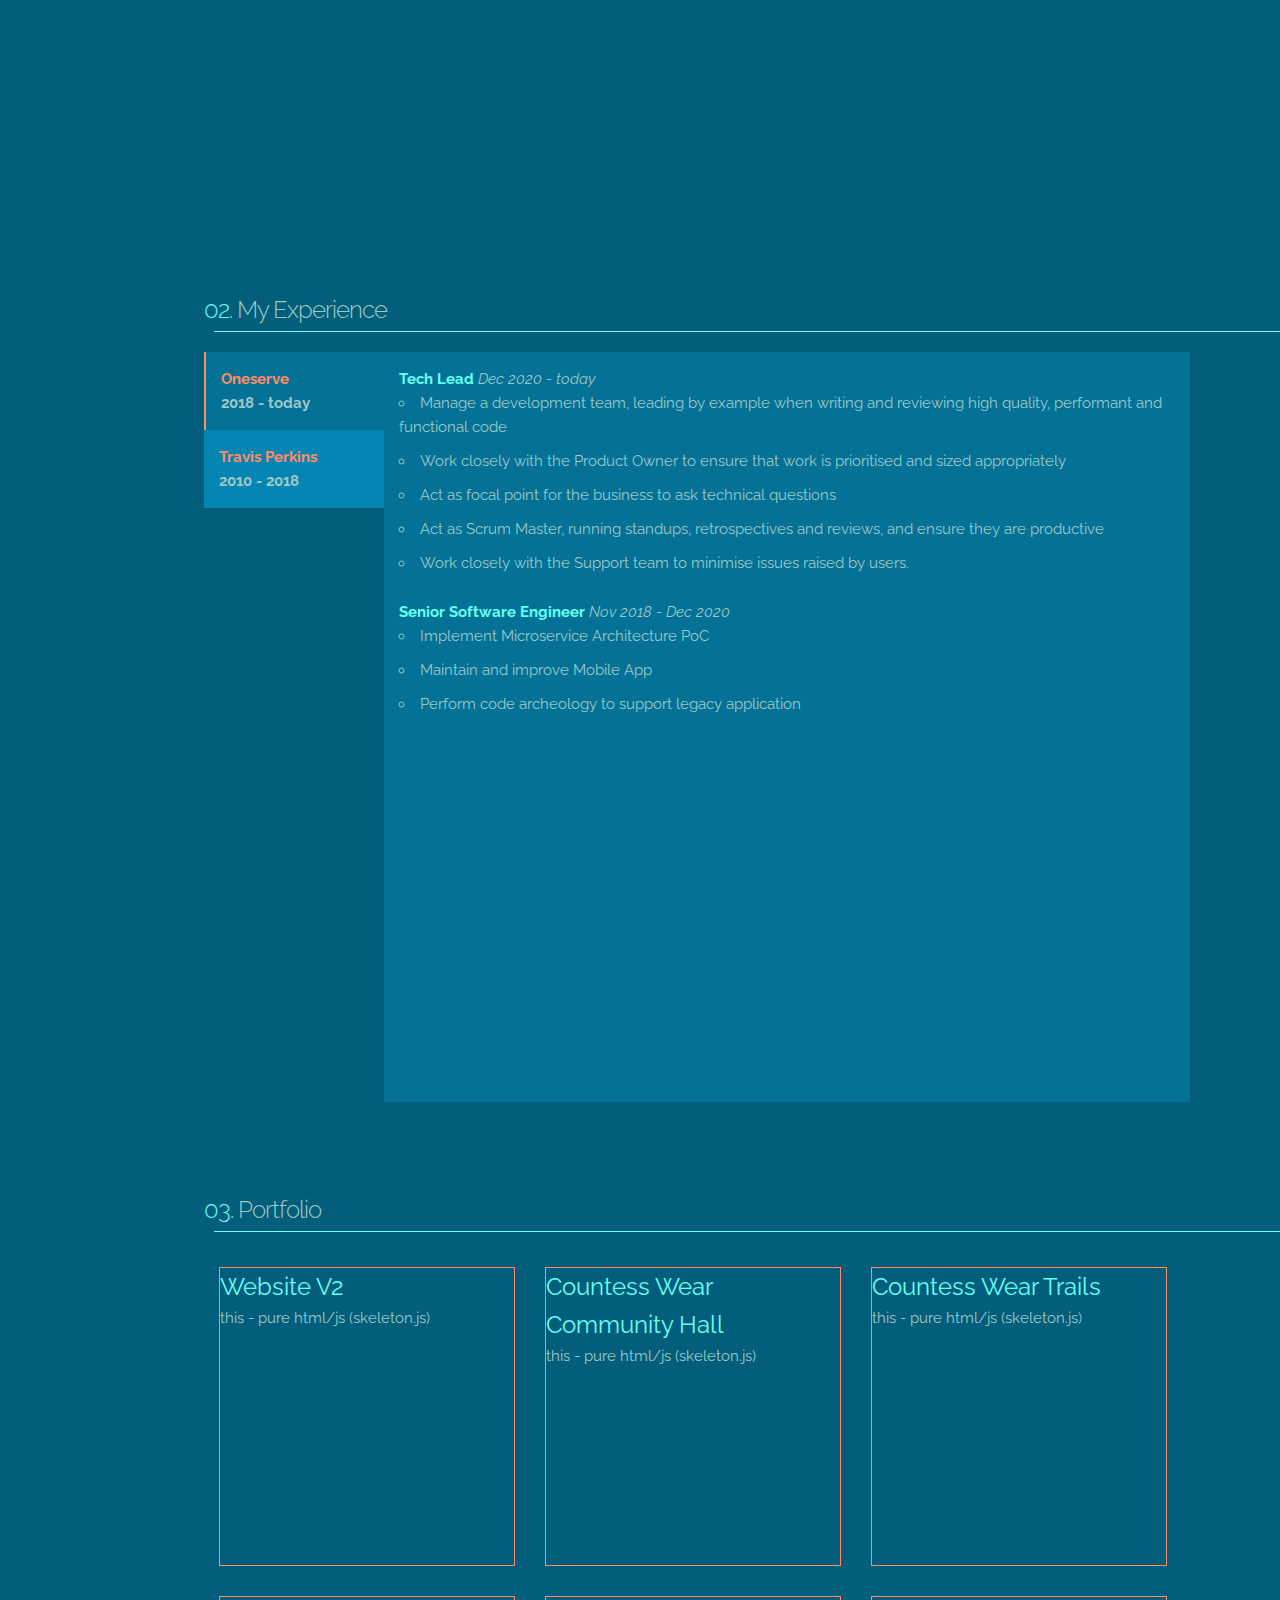
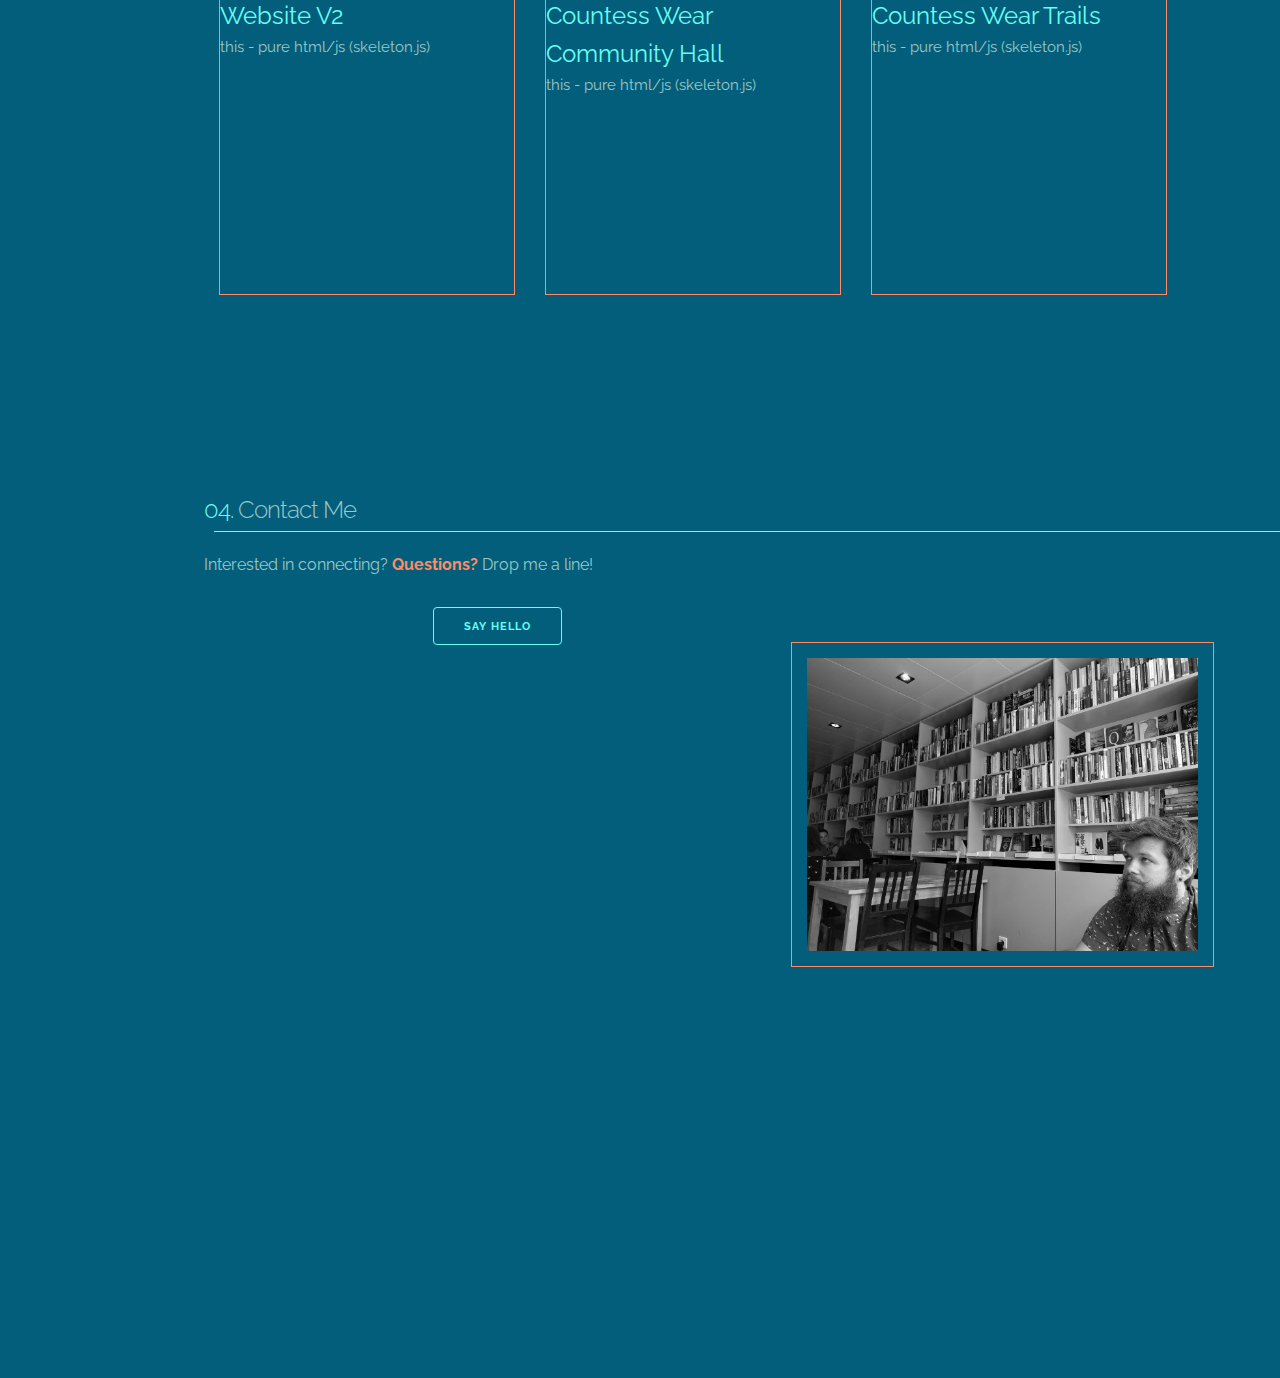
==== commit f1463d32: "Padded Portfolio for styling" ====
--- a/index.html
+++ b/index.html
@@ -212,17 +212,17 @@
                         </h2>
                     </div>
                     <div>
-                        <div class="eleven columns offset-by-one">
+                        <div class="ten columns offset-by-one">
                             <div class="container">
                                 <div class="row">
                                     <div class="four columns">
                                         <div class="portfolioContainer">
                                             <div class="container">
                                                 <div class="row textM colourHighlight">
-                                                    Project Name
-                                                </div>
-                                                <div class="row colourSub">
-                                                    Details
+                                                    Website V2
+                                                </div>
+                                                <div class="row colourSub">
+                                                    this - pure html/js (skeleton.js)
                                                 </div>
                                             </div>
                                         </div>
@@ -230,13 +230,70 @@
                                     <div class="four columns">
                                         
                                         <div class="portfolioContainer">
-                                            CWVH
+                                            <div class="container">
+                                                <div class="row textM colourHighlight">
+                                                    Countess Wear Community Hall
+                                                </div>
+                                                <div class="row colourSub">
+                                                    this - pure html/js (skeleton.js)
+                                                </div>
+                                            </div>
                                         </div>
                                     </div>
                                     <div class="four columns">
                                         
                                         <div class="portfolioContainer">
-                                            Other
+                                            <div class="container">
+                                                <div class="row textM colourHighlight">
+                                                    Countess Wear Trails
+                                                </div>
+                                                <div class="row colourSub">
+                                                    this - pure html/js (skeleton.js)
+                                                </div>
+                                            </div>
+                                        </div>
+                                    </div>
+                                </div>
+                                <div class="row">
+                                    <div class="four columns">
+                                        <div class="portfolioContainer">
+                                            <div class="container">
+                                                <div class="row textM colourHighlight">
+                                                    Website V2
+                                                </div>
+                                                <div class="row colourSub">
+                                                    this - pure html/js (skeleton.js)
+                                                </div>
+                                                <a class="sideNavLink" href="https://www.strava.com/athletes/15535211" target="_blank">
+                                                    <i class="fab fa-strava" aria-hidden="true"></i>
+                                                </a>
+                                            </div>
+                                        </div>
+                                    </div>
+                                    <div class="four columns">
+                                        
+                                        <div class="portfolioContainer">
+                                            <div class="container">
+                                                <div class="row textM colourHighlight">
+                                                    Countess Wear Community Hall
+                                                </div>
+                                                <div class="row colourSub">
+                                                    this - pure html/js (skeleton.js)
+                                                </div>
+                                            </div>
+                                        </div>
+                                    </div>
+                                    <div class="four columns">
+                                        
+                                        <div class="portfolioContainer">
+                                            <div class="container">
+                                                <div class="row textM colourHighlight">
+                                                    Countess Wear Trails
+                                                </div>
+                                                <div class="row colourSub">
+                                                    this - pure html/js (skeleton.js)
+                                                </div>
+                                            </div>
                                         </div>
                                     </div>
                                 </div>
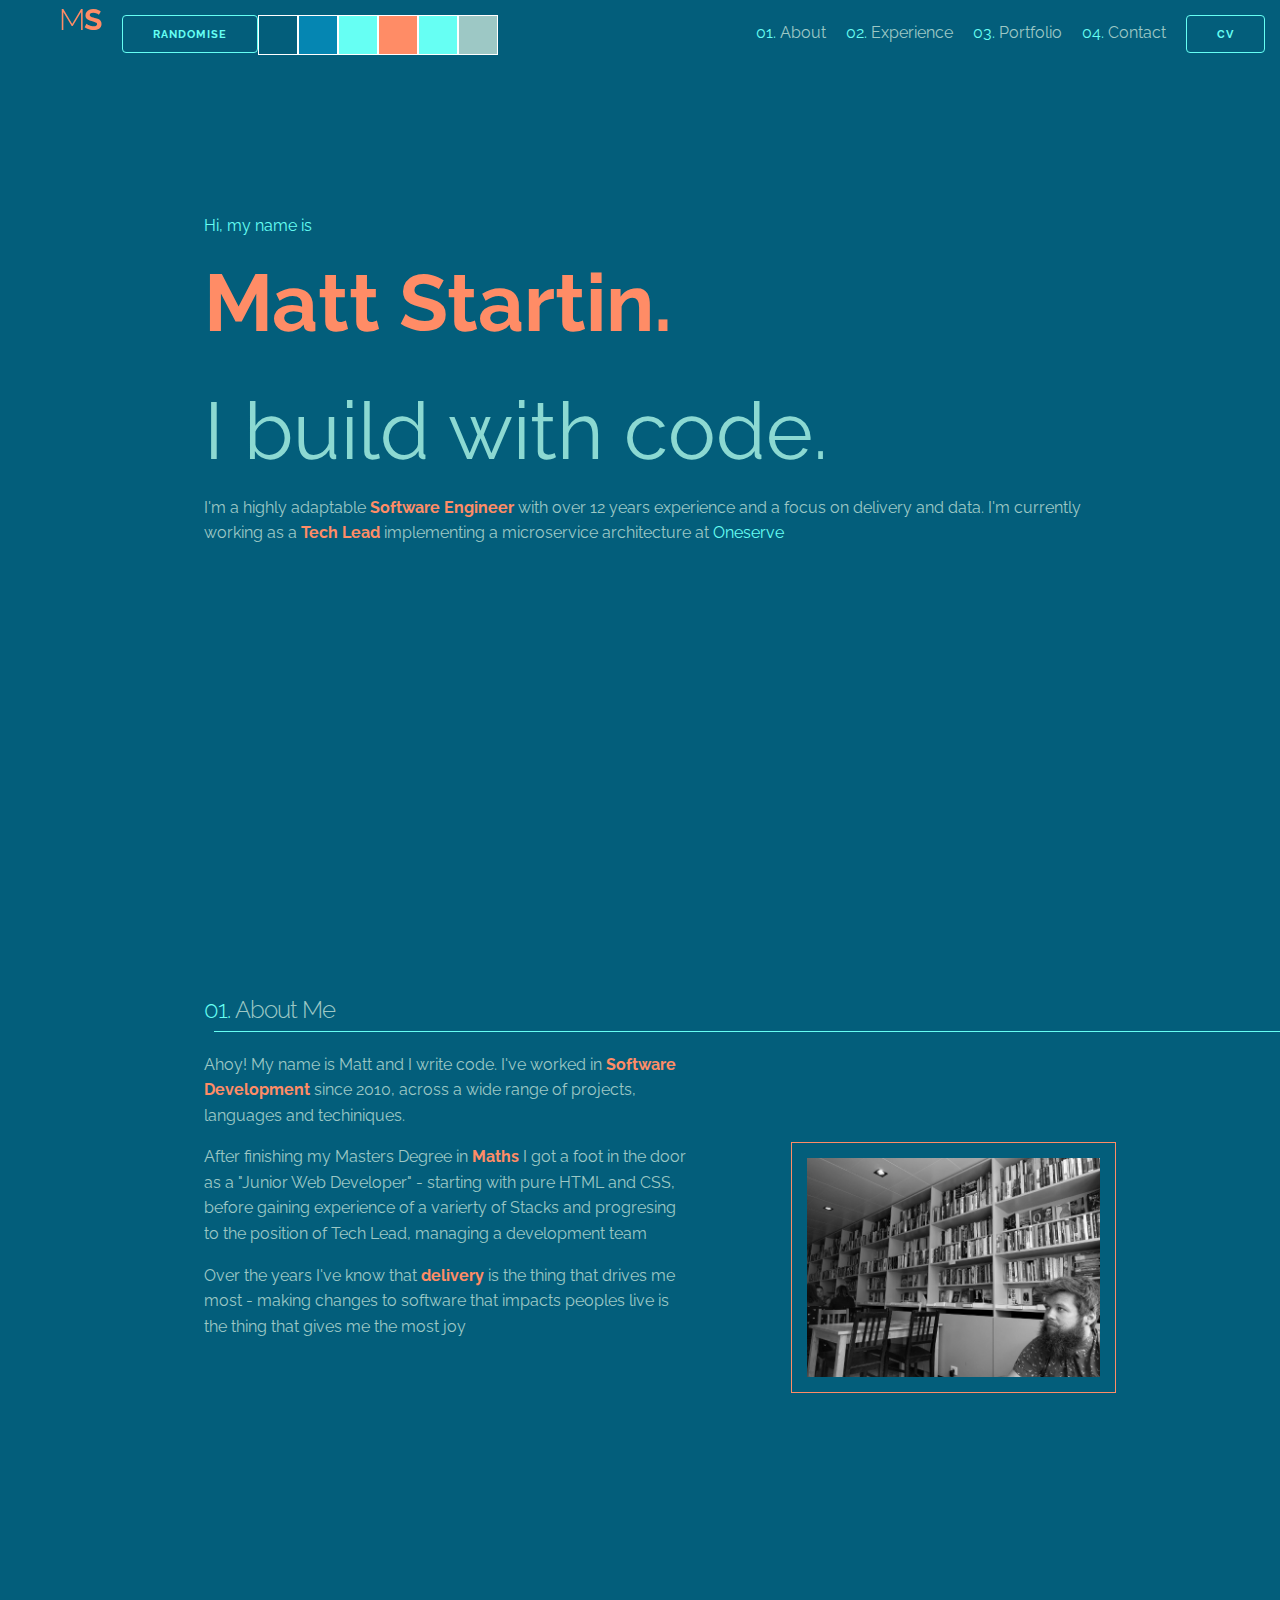
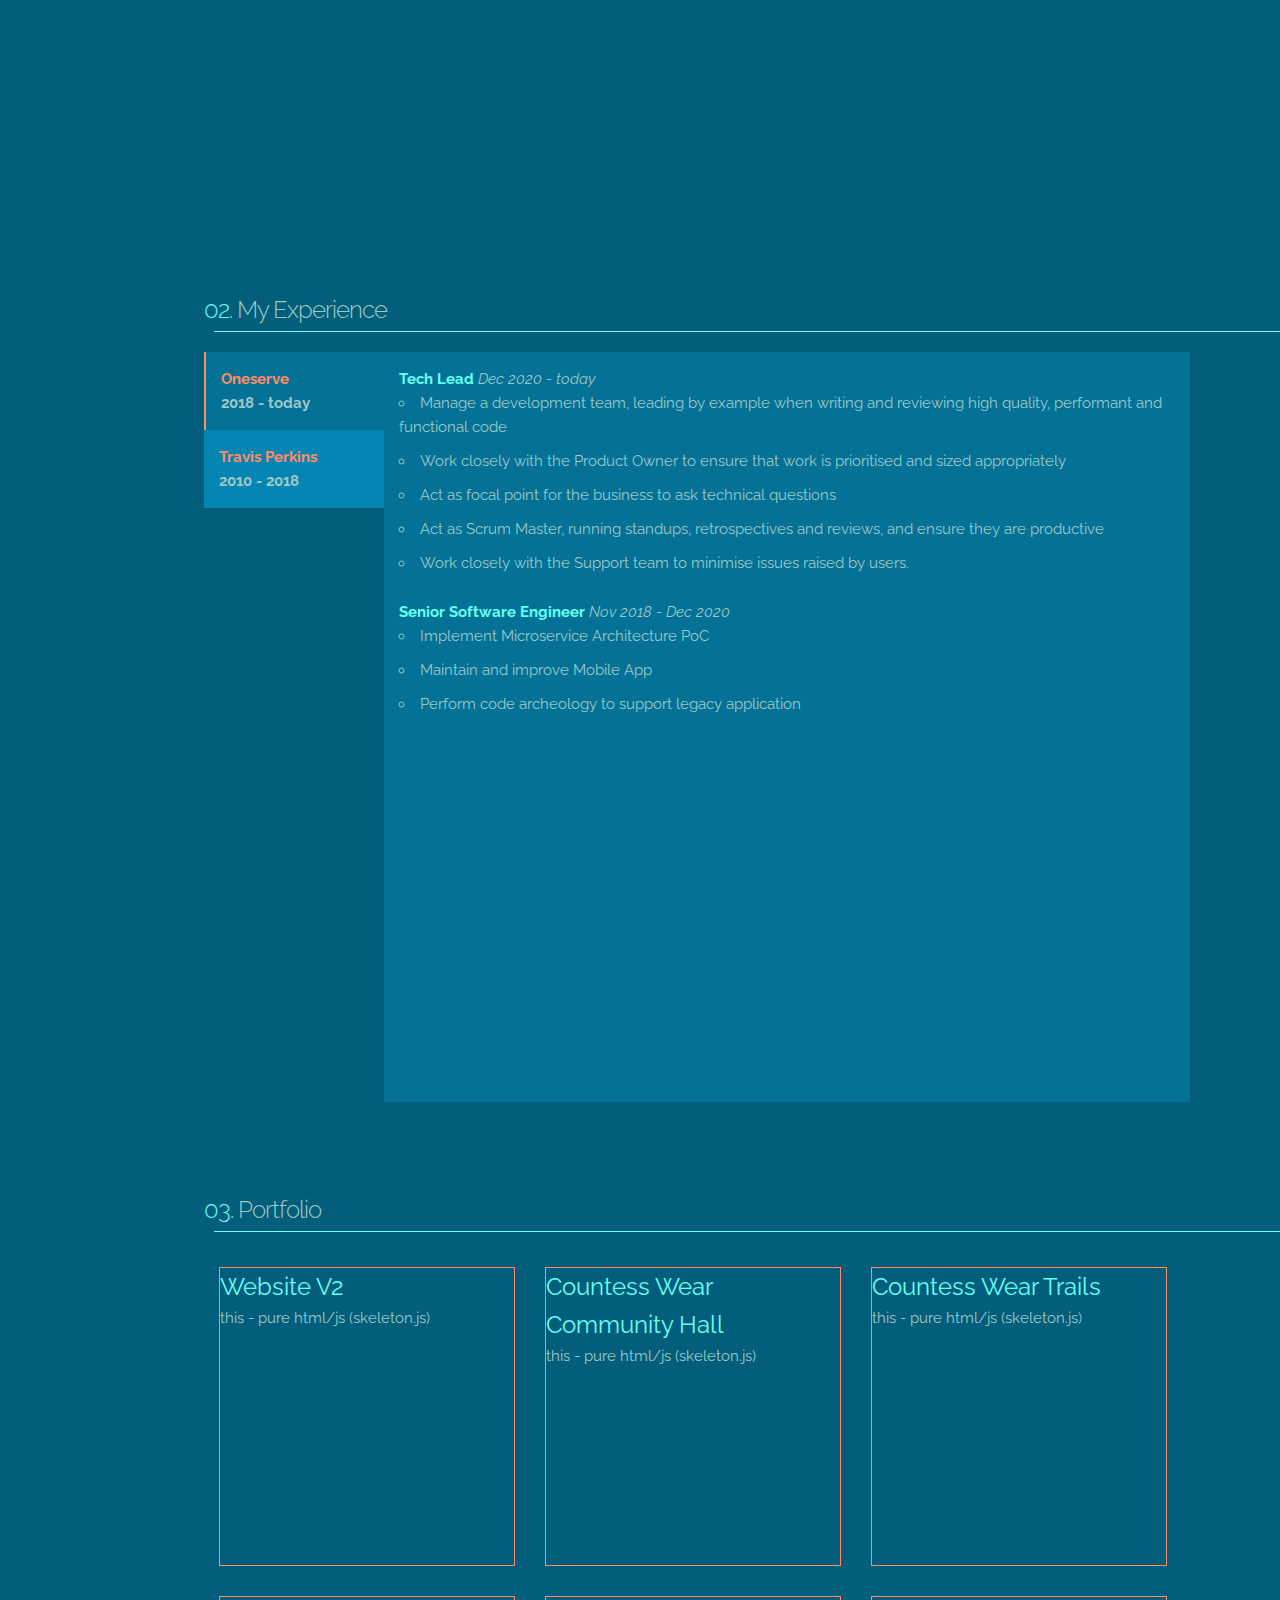
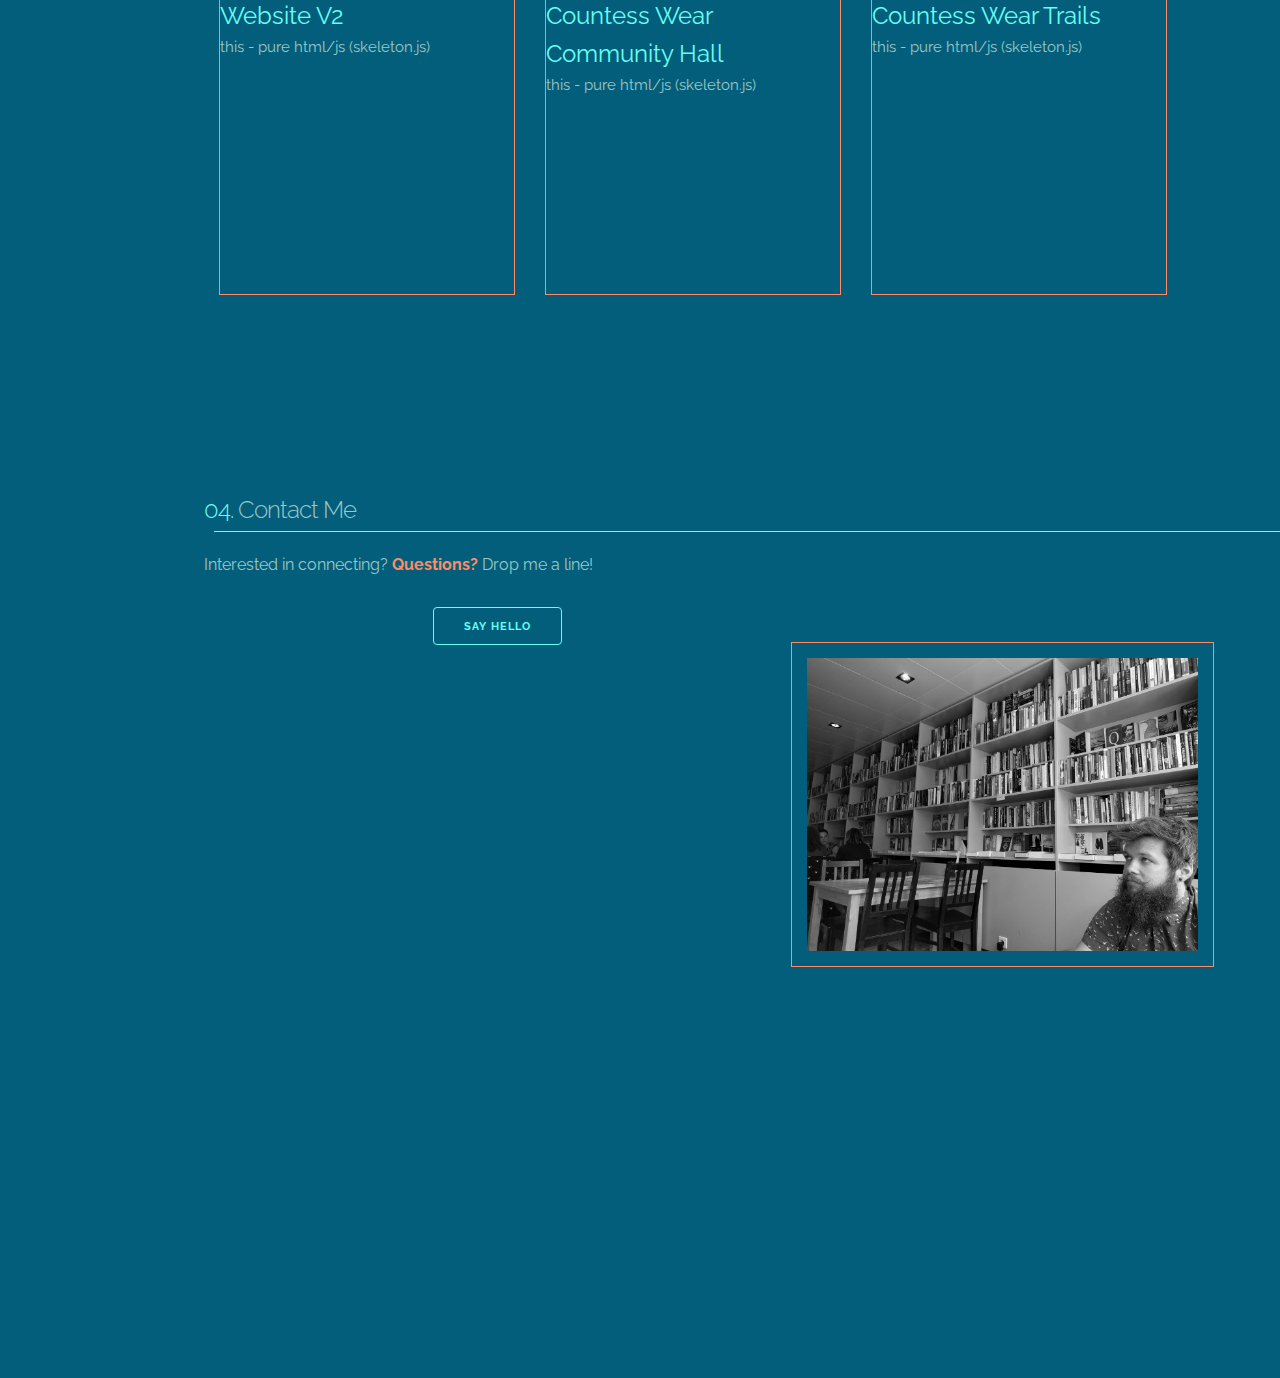
==== commit 9316abb2: "Show pallete as squares" ====
--- a/index.html
+++ b/index.html
@@ -65,6 +65,14 @@
             <div class="container">
                 <div class="row right padded">
                     <a class="button floatleft ctaButton" onClick="themeClick()">Randomise</a>
+                    
+                    <span id="schema-bg" class="colourBox floatleft bgBg"></span>
+                    <span id="schema-tint" class="colourBox floatleft bgTint"></span>
+                    <span id="schema-hl" class="colourBox floatleft bgHl"></span>
+                    <span id="schema-cont" class="colourBox floatleft bgContrast"></span>
+                    <span id="schema-main" class="colourBox floatleft bgHl"></span>
+                    <span id="schema-sub" class="colourBox floatleft bgSub"></span>
+
                     <a class="plainText" href="#about"><div class="inline colourHighlight textS">01. </div><div class="navItem colourSub textS">About</div></a>
                     <a class="plainText" href="#experience"><div class="inline colourHighlight textS">02. </div><div class="navItem colourSub textS">Experience</div></a>
                     <a class="plainText" href="#portfolio"><div class="inline colourHighlight textS">03. </div><div class="navItem colourSub textS">Portfolio</div></a>
--- a/css/test.css
+++ b/css/test.css
@@ -14,10 +14,18 @@
     --text-s: 16px;
 }
 
+.colourBg { color: var(--background) }
+.colourTint { color: var(--background-tint2) }
 .colourContrast { color: var(--text-contrast) }
 .colourHighlight { color: var(--text-highlight) }
 .colourMain { color: var(--text-main) }
 .colourSub { color: var(--text-sub) }
+.bgBg { background-color: var(--background) }
+.bgTint { background-color: var(--background-tint2) }
+.bgContrast { background-color: var(--text-contrast) }
+.bgHl { background-color: var(--text-highlight) }
+.bgMain { background-color: var(--text-main) }
+.bgSub { background-color: var(--text-sub) }
 
 body { background-color: var(--background) }
 
@@ -28,11 +36,13 @@
 .textS { font-size: var(--text-s)}
 .italics { font-style: italic;}
 .bold { font-weight: bold;}
+
 /* Elements */
 .ctaButton { border: solid 1px var(--text-highlight); color: var(--text-highlight); font-weight: bold  }
 .ctaButton:hover { background-color: var(--text-highlight); border: solid 1px var(--text-contrast); color: var(--text-sub);}
 .photoContainer { margin-top: 10vh }
 .photo { width: 100%; border: solid 1px var(--text-contrast); padding: 1em;}
+.colourBox { height: 38px; width: 38px; border: solid 1px white;}
 
 /* Layout */
 .plainText { text-decoration: none; }
--- a/css/test.css
+++ b/css/test.css
@@ -14,10 +14,18 @@
     --text-s: 16px;
 }
 
+.colourBg { color: var(--background) }
+.colourTint { color: var(--background-tint2) }
 .colourContrast { color: var(--text-contrast) }
 .colourHighlight { color: var(--text-highlight) }
 .colourMain { color: var(--text-main) }
 .colourSub { color: var(--text-sub) }
+.bgBg { background-color: var(--background) }
+.bgTint { background-color: var(--background-tint2) }
+.bgContrast { background-color: var(--text-contrast) }
+.bgHl { background-color: var(--text-highlight) }
+.bgMain { background-color: var(--text-main) }
+.bgSub { background-color: var(--text-sub) }
 
 body { background-color: var(--background) }
 
@@ -28,11 +36,13 @@
 .textS { font-size: var(--text-s)}
 .italics { font-style: italic;}
 .bold { font-weight: bold;}
+
 /* Elements */
 .ctaButton { border: solid 1px var(--text-highlight); color: var(--text-highlight); font-weight: bold  }
 .ctaButton:hover { background-color: var(--text-highlight); border: solid 1px var(--text-contrast); color: var(--text-sub);}
 .photoContainer { margin-top: 10vh }
 .photo { width: 100%; border: solid 1px var(--text-contrast); padding: 1em;}
+.colourBox { height: 38px; width: 38px; border: solid 1px white;}
 
 /* Layout */
 .plainText { text-decoration: none; }
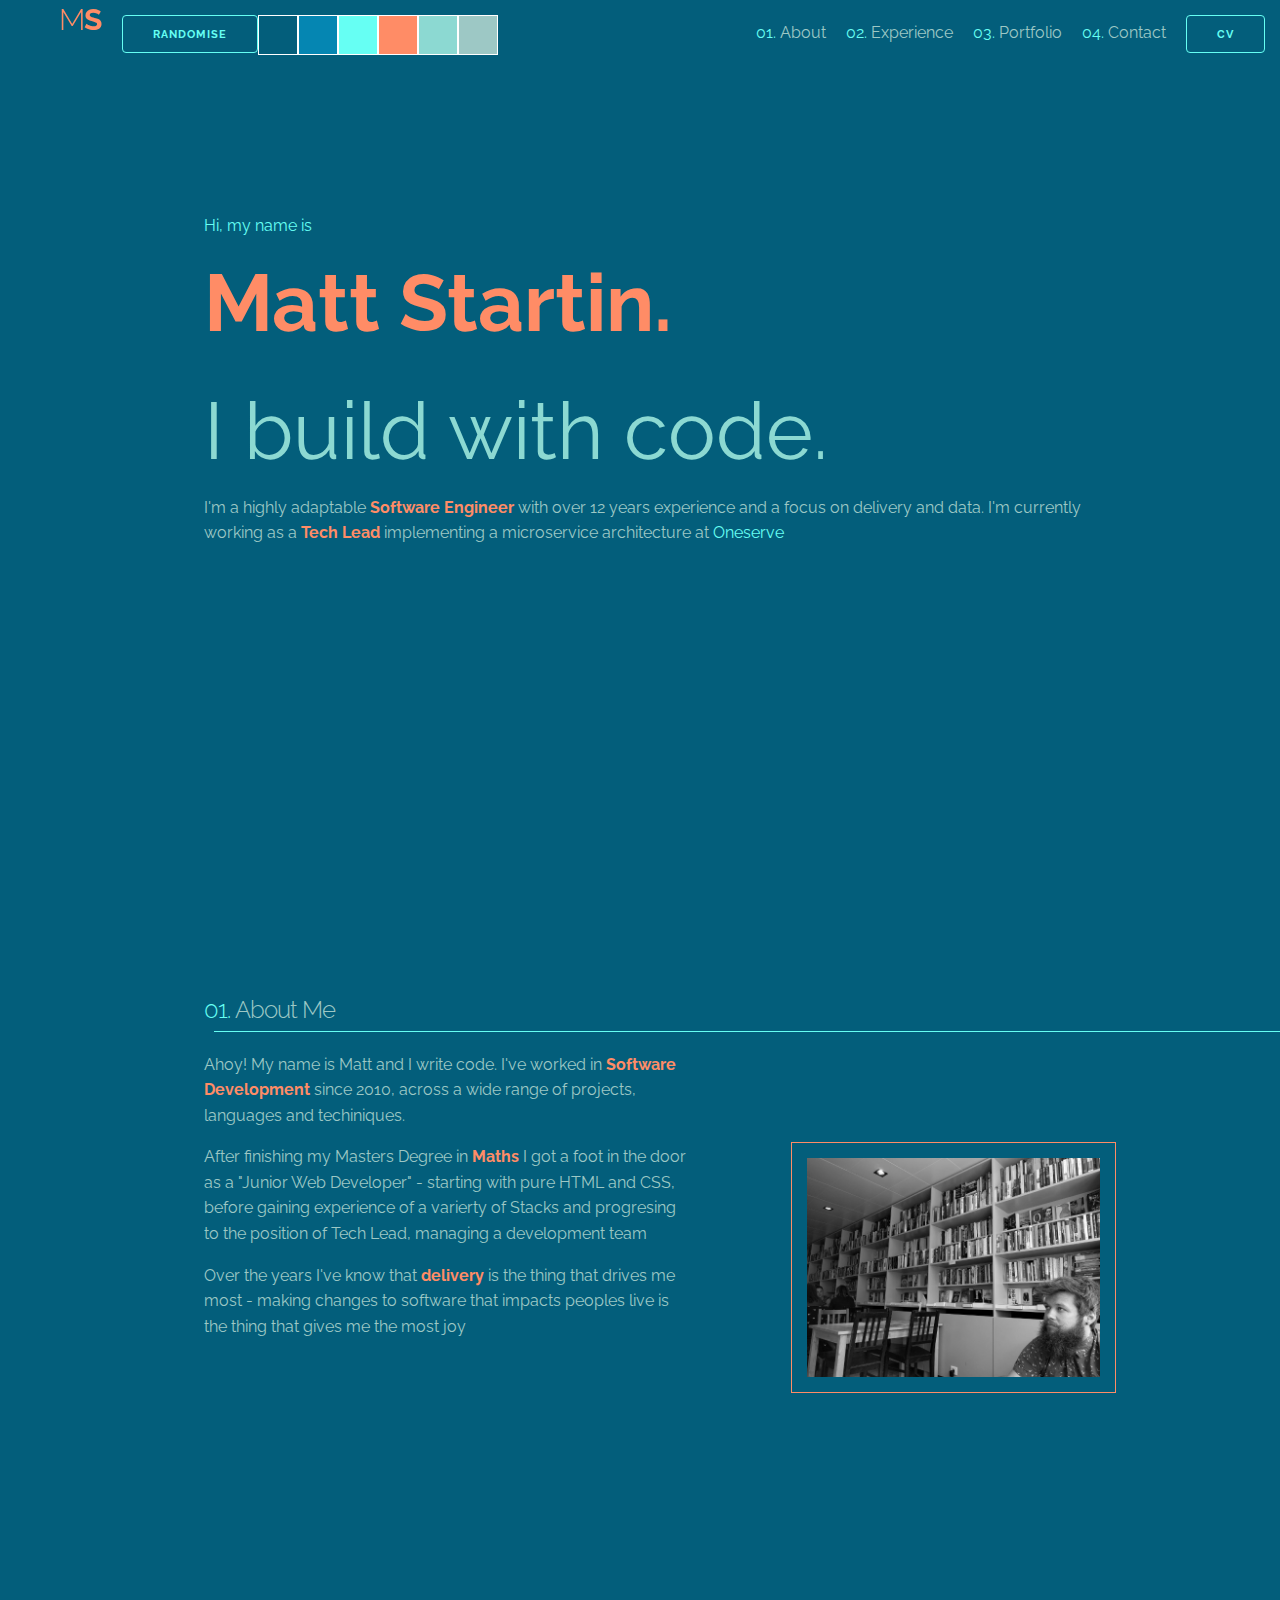
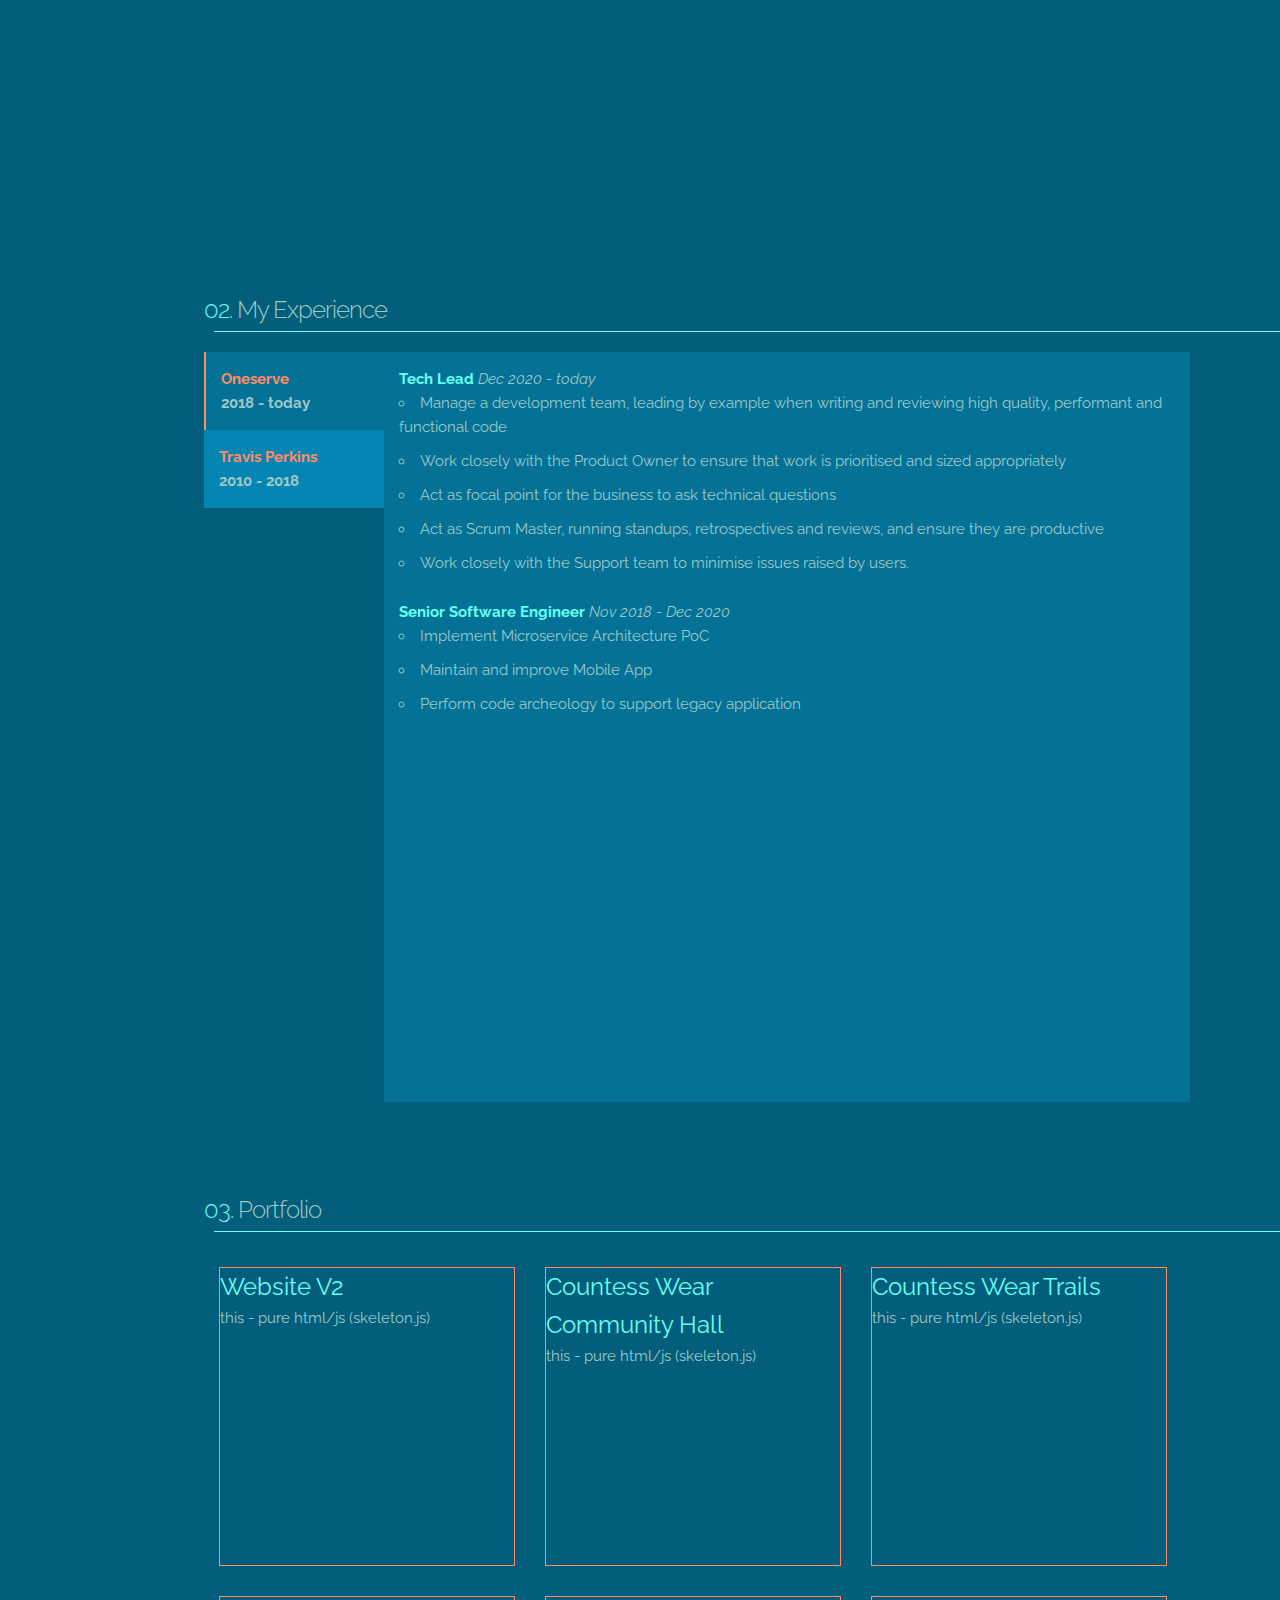
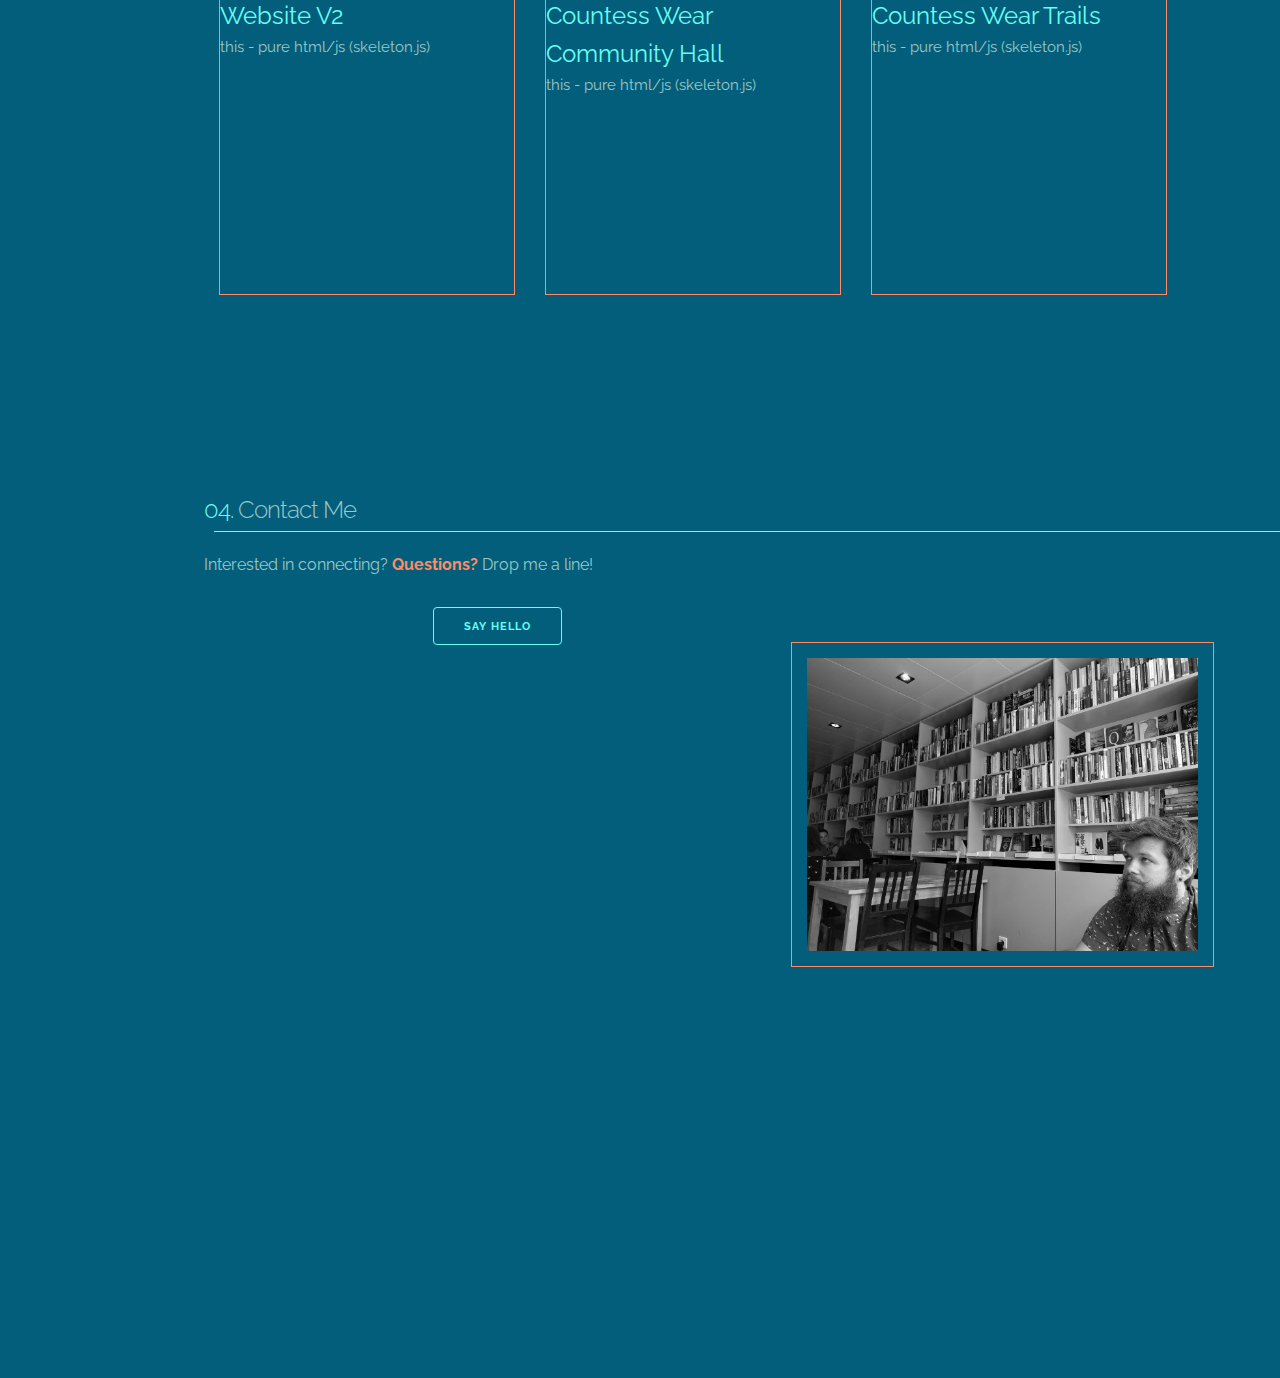
==== commit ca7b518b: "Palette colours are lockable. Styling required" ====
--- a/index.html
+++ b/index.html
@@ -66,12 +66,12 @@
                 <div class="row right padded">
                     <a class="button floatleft ctaButton" onClick="themeClick()">Randomise</a>
                     
-                    <span id="schema-bg" class="colourBox floatleft bgBg"></span>
-                    <span id="schema-tint" class="colourBox floatleft bgTint"></span>
-                    <span id="schema-hl" class="colourBox floatleft bgHl"></span>
-                    <span id="schema-cont" class="colourBox floatleft bgContrast"></span>
-                    <span id="schema-main" class="colourBox floatleft bgHl"></span>
-                    <span id="schema-sub" class="colourBox floatleft bgSub"></span>
+                    <span id="schema-bg" class="colourBox floatleft bgBg" onclick="paletteClick('schema-bg')"></span>
+                    <span id="schema-tint" class="colourBox floatleft bgTint" onclick="paletteClick('schema-tint')"></span>
+                    <span id="schema-hl" class="colourBox floatleft bgHl" onclick="paletteClick('schema-hl')"></span>
+                    <span id="schema-cont" class="colourBox floatleft bgContrast" onclick="paletteClick('schema-cont')"></span>
+                    <span id="schema-main" class="colourBox floatleft bgMain" onclick="paletteClick('schema-main')"></span>
+                    <span id="schema-sub" class="colourBox floatleft bgSub" onclick="paletteClick('schema-sub')"></span>
 
                     <a class="plainText" href="#about"><div class="inline colourHighlight textS">01. </div><div class="navItem colourSub textS">About</div></a>
                     <a class="plainText" href="#experience"><div class="inline colourHighlight textS">02. </div><div class="navItem colourSub textS">Experience</div></a>
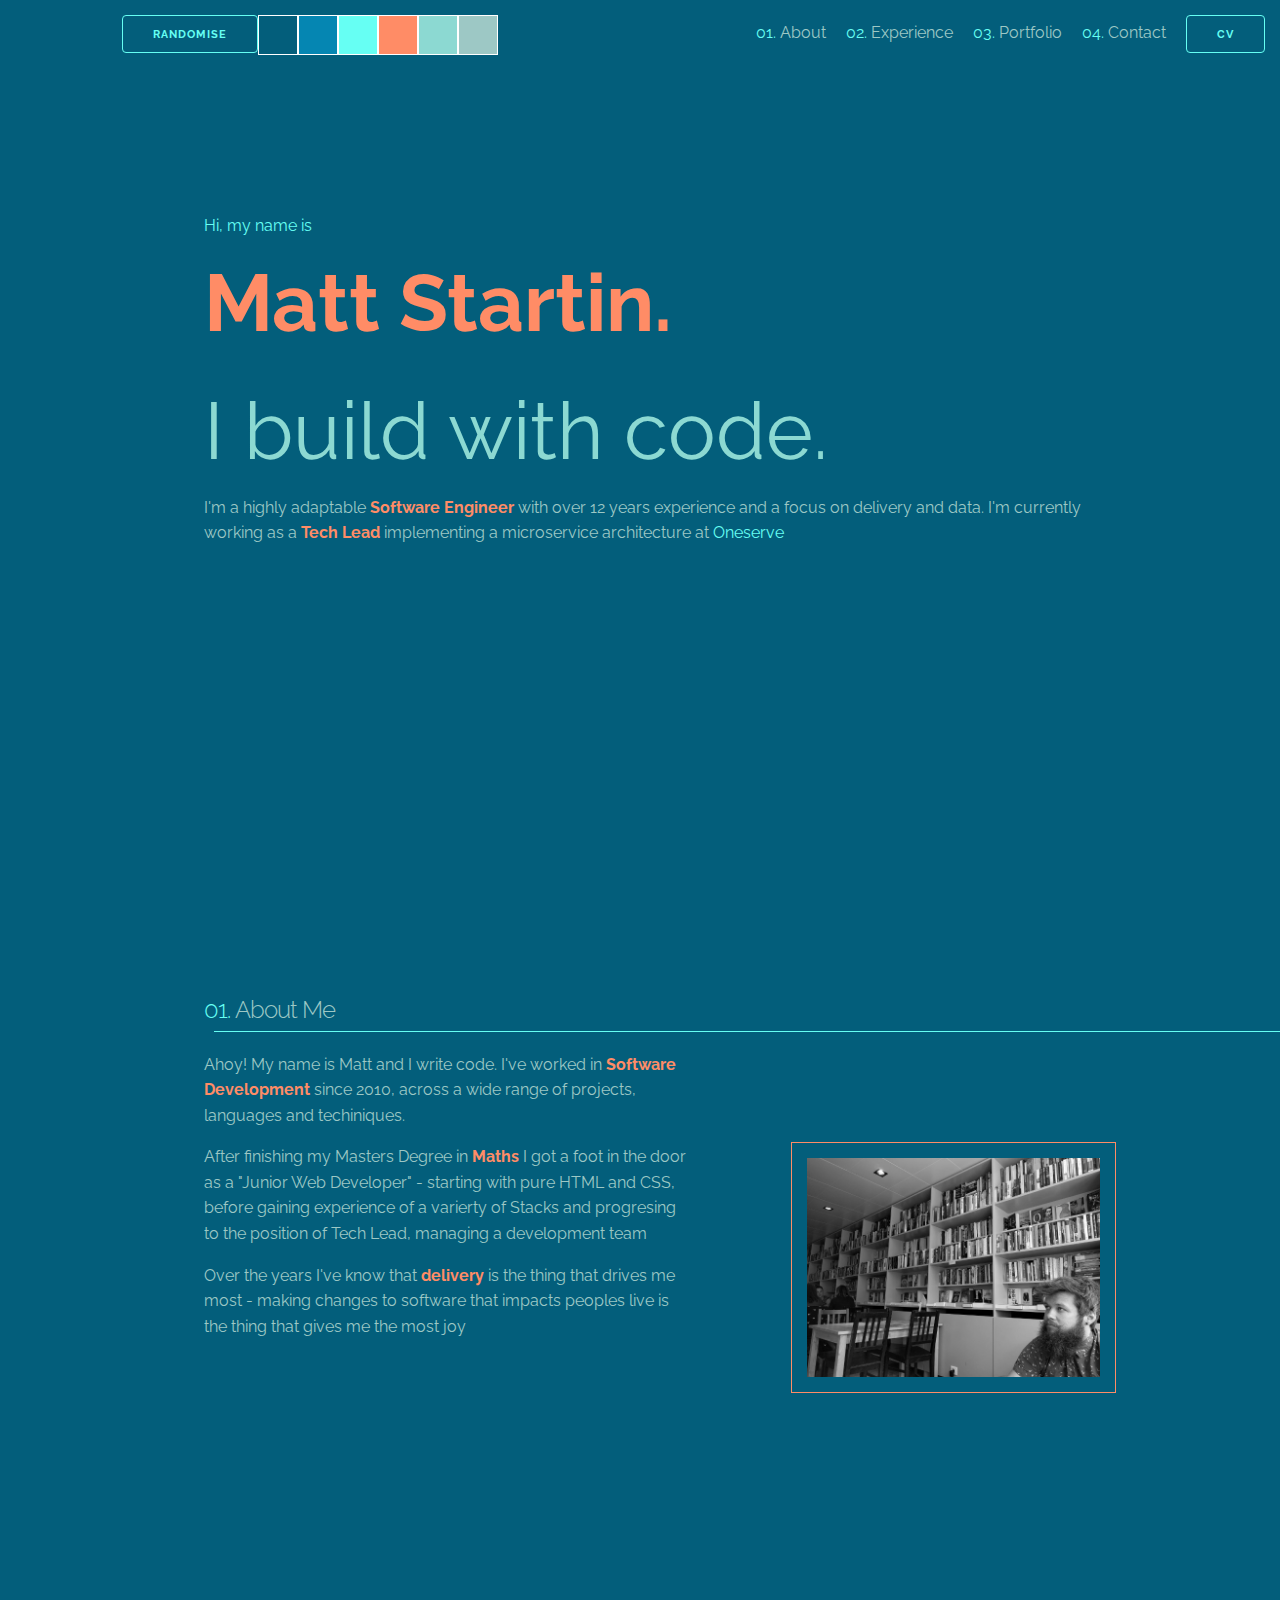
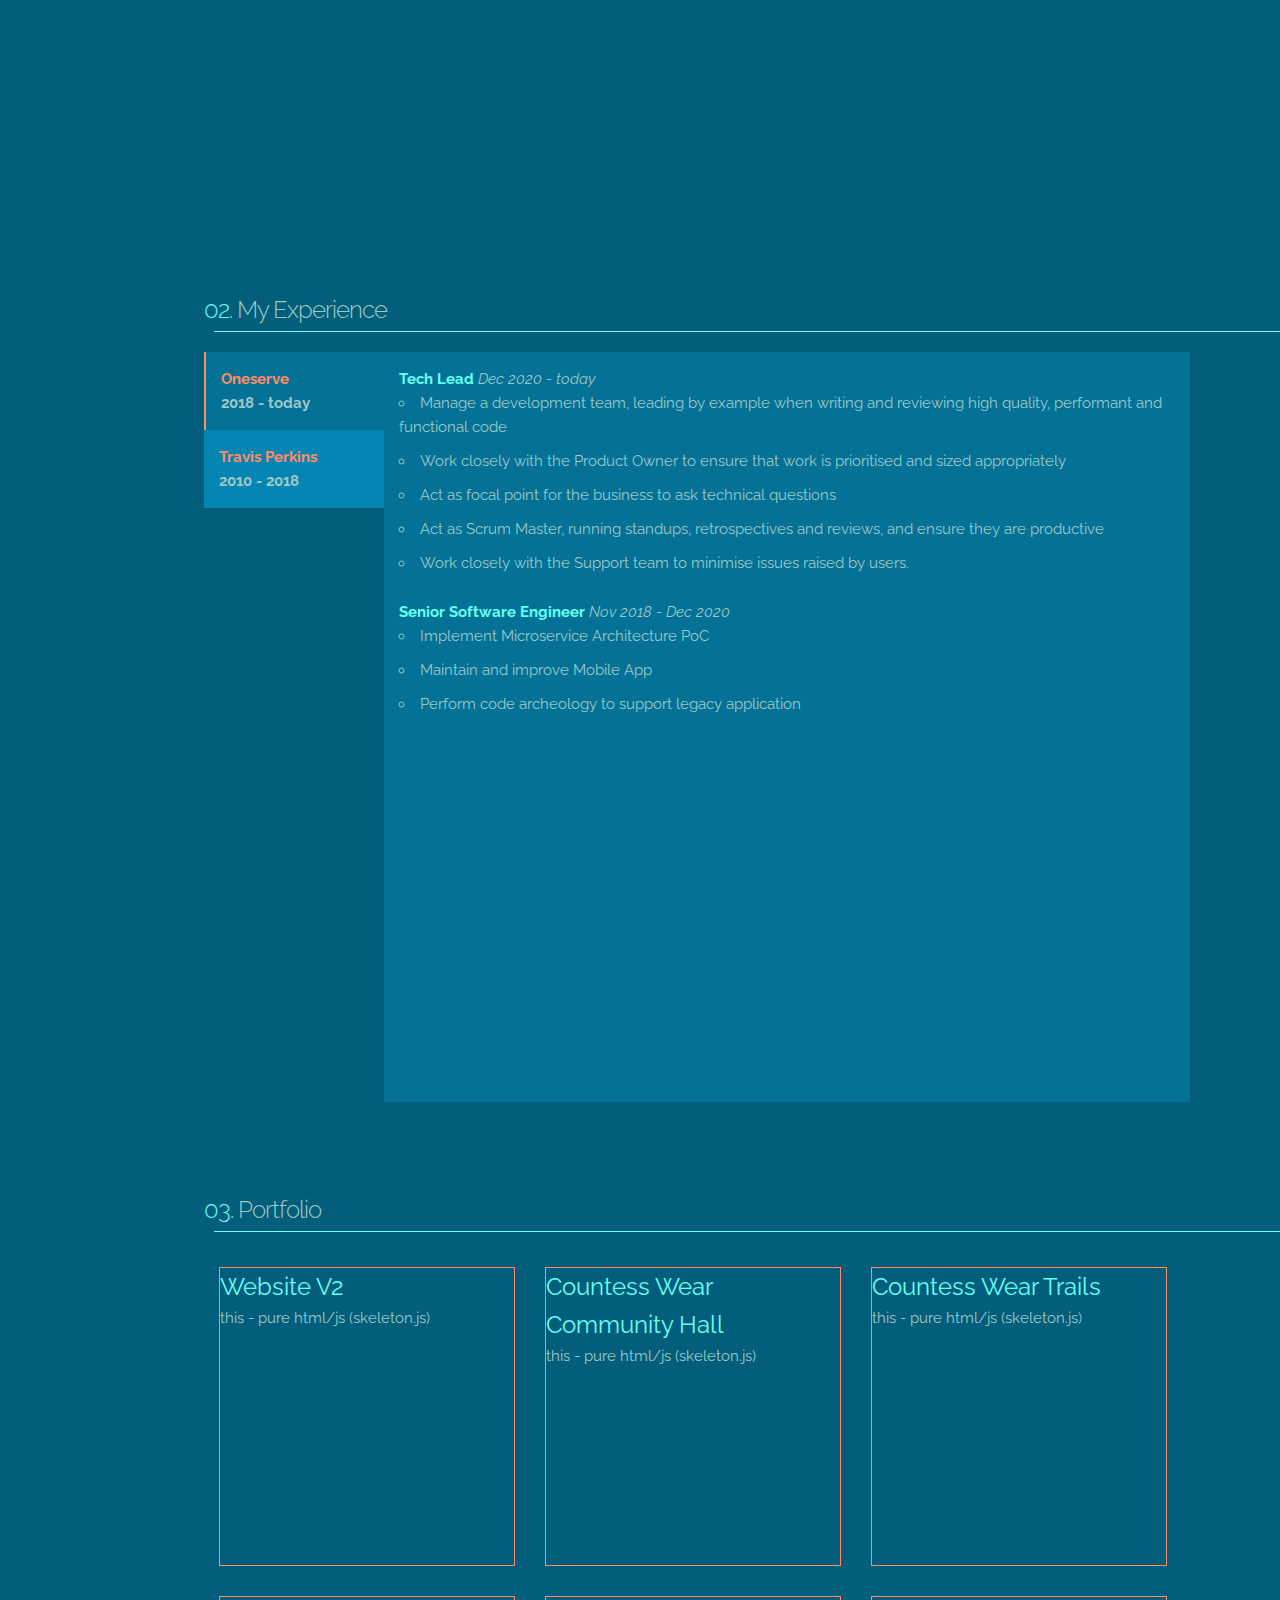
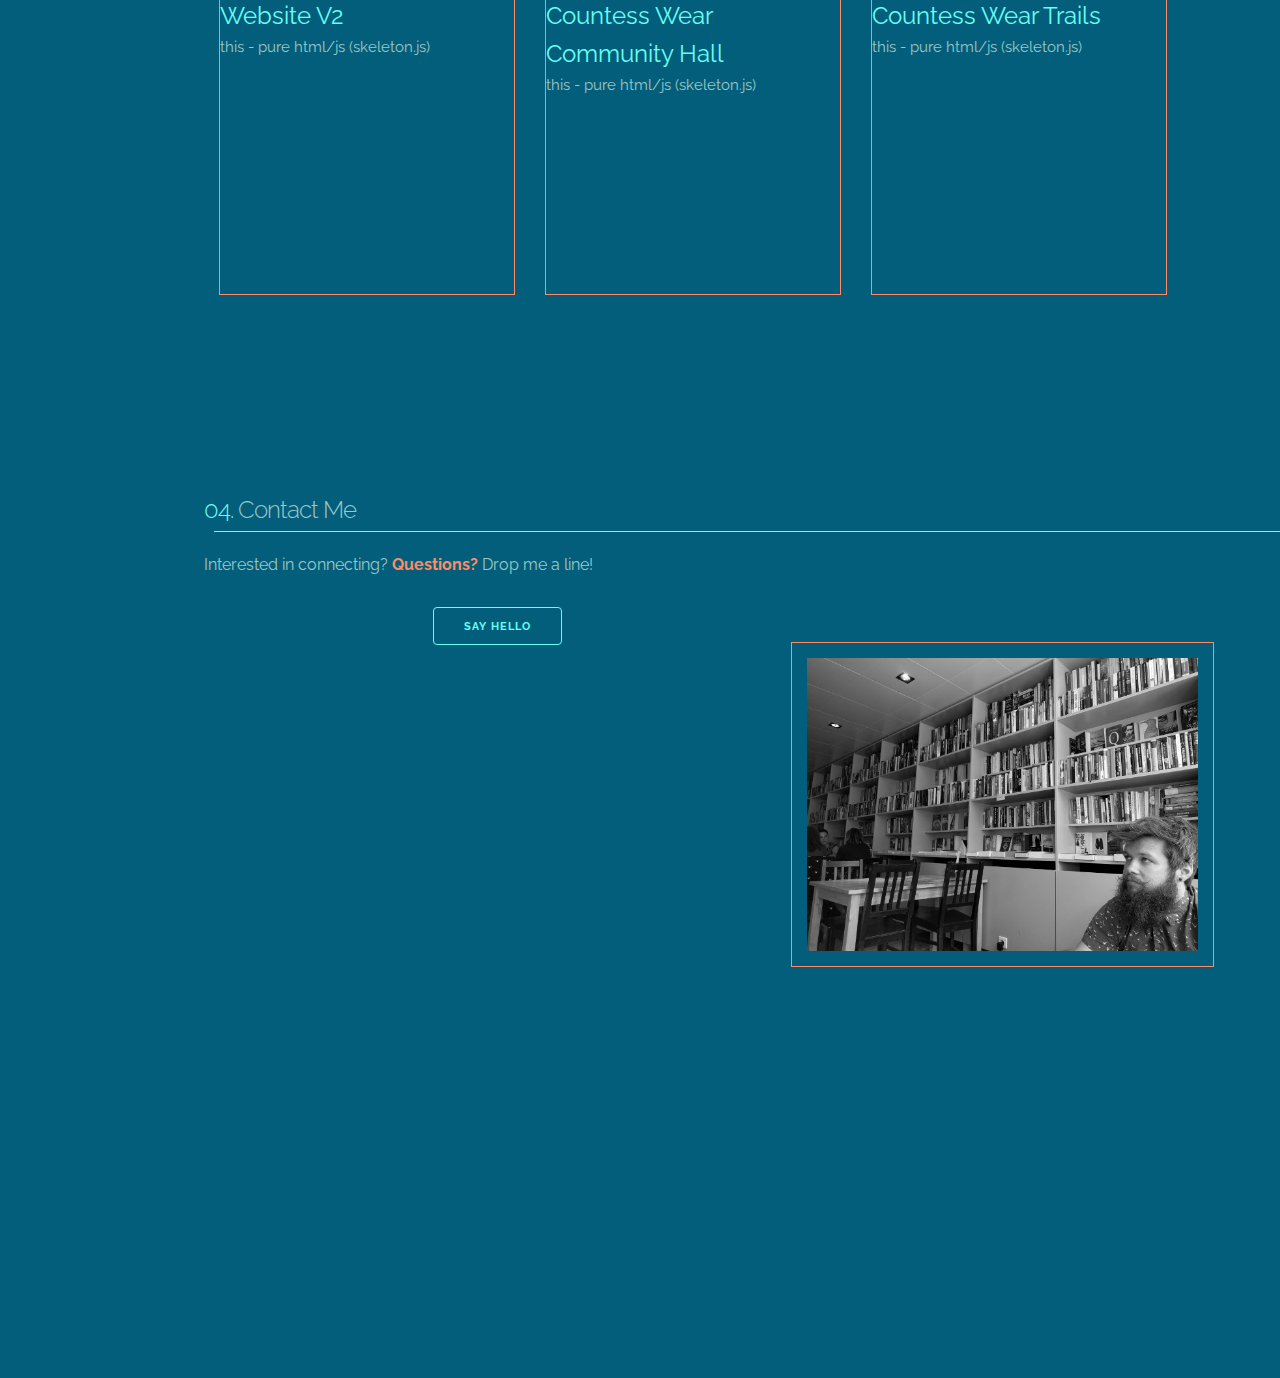
==== commit ccaf81be: "Remove logo" ====
--- a/index.html
+++ b/index.html
@@ -25,9 +25,7 @@
           <!--Left Column: Nav -->
           <div class="one columns sidenav">
             <div class="logoContainer">
-                <div class="logo colourContrast textS">
-                    <h4>M<b>S</b></h4>
-                </div>
+               
             </div>
             
             <div class="navigation">
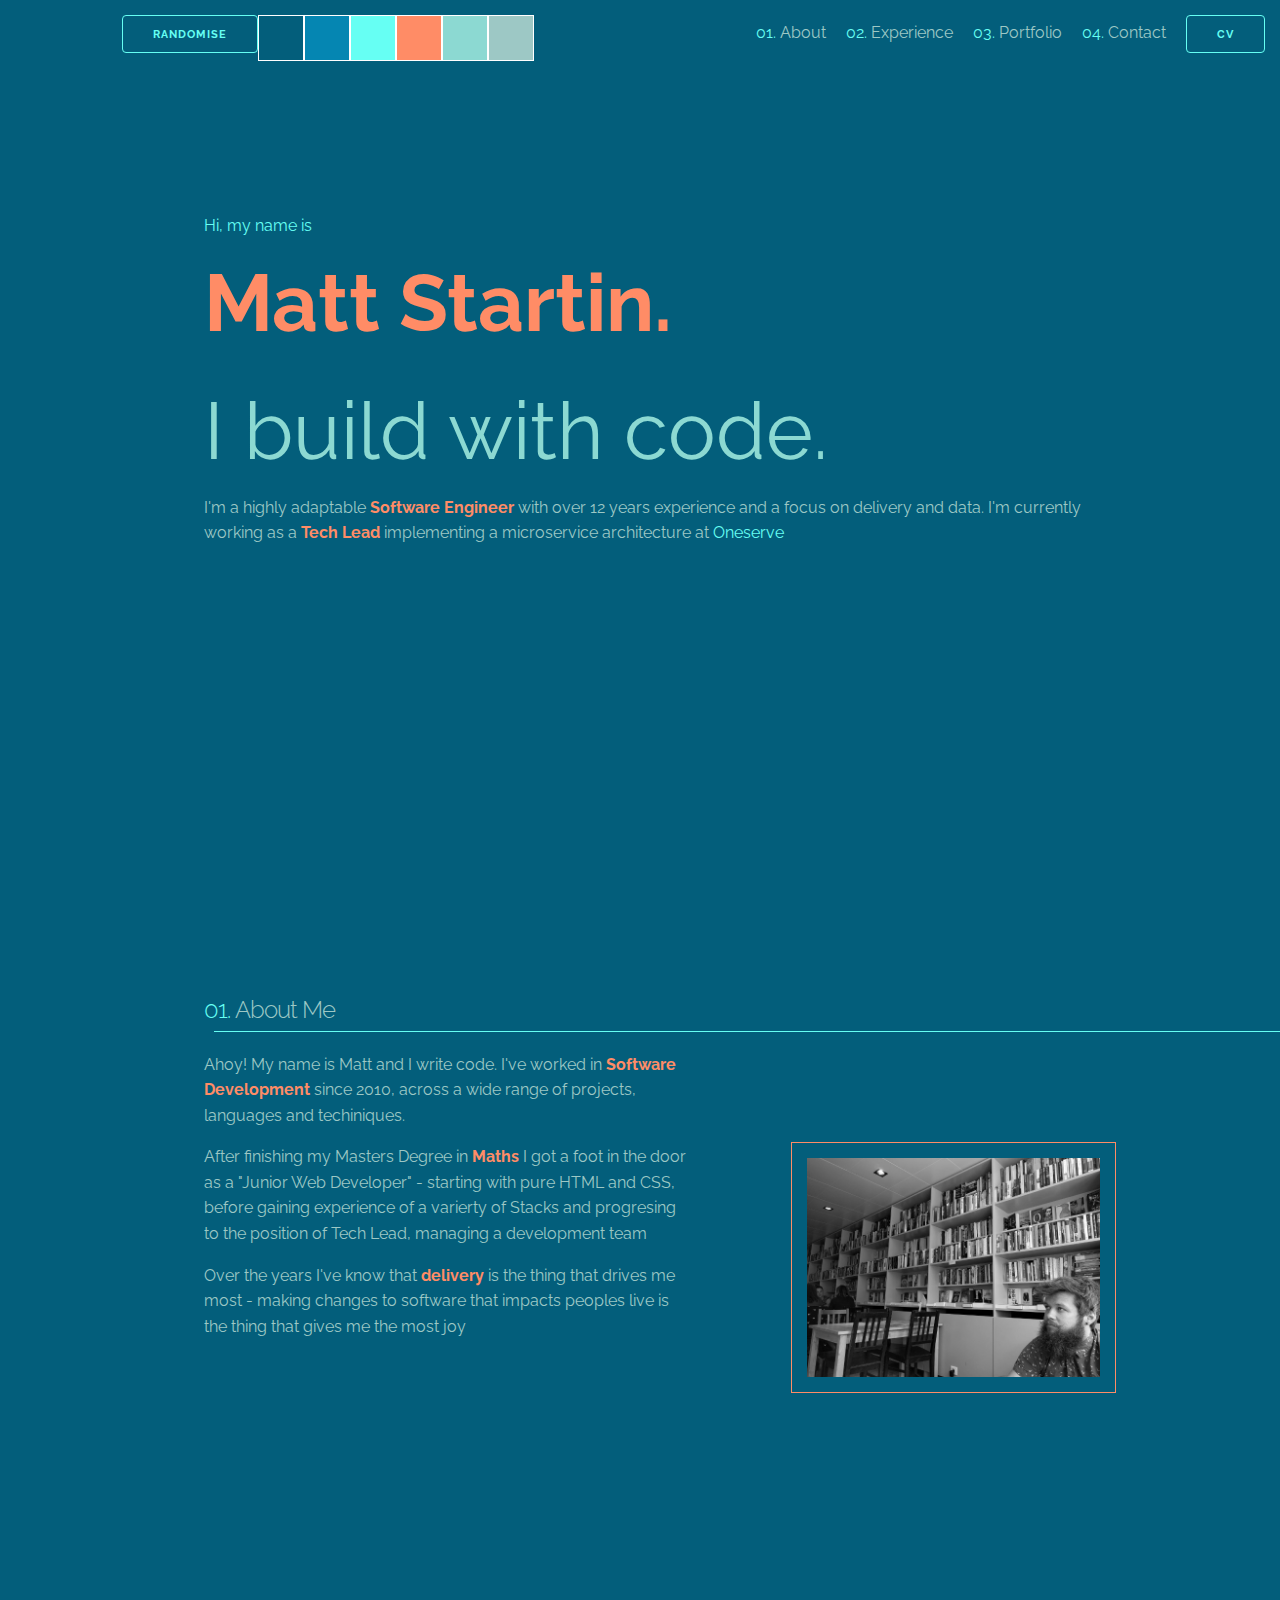
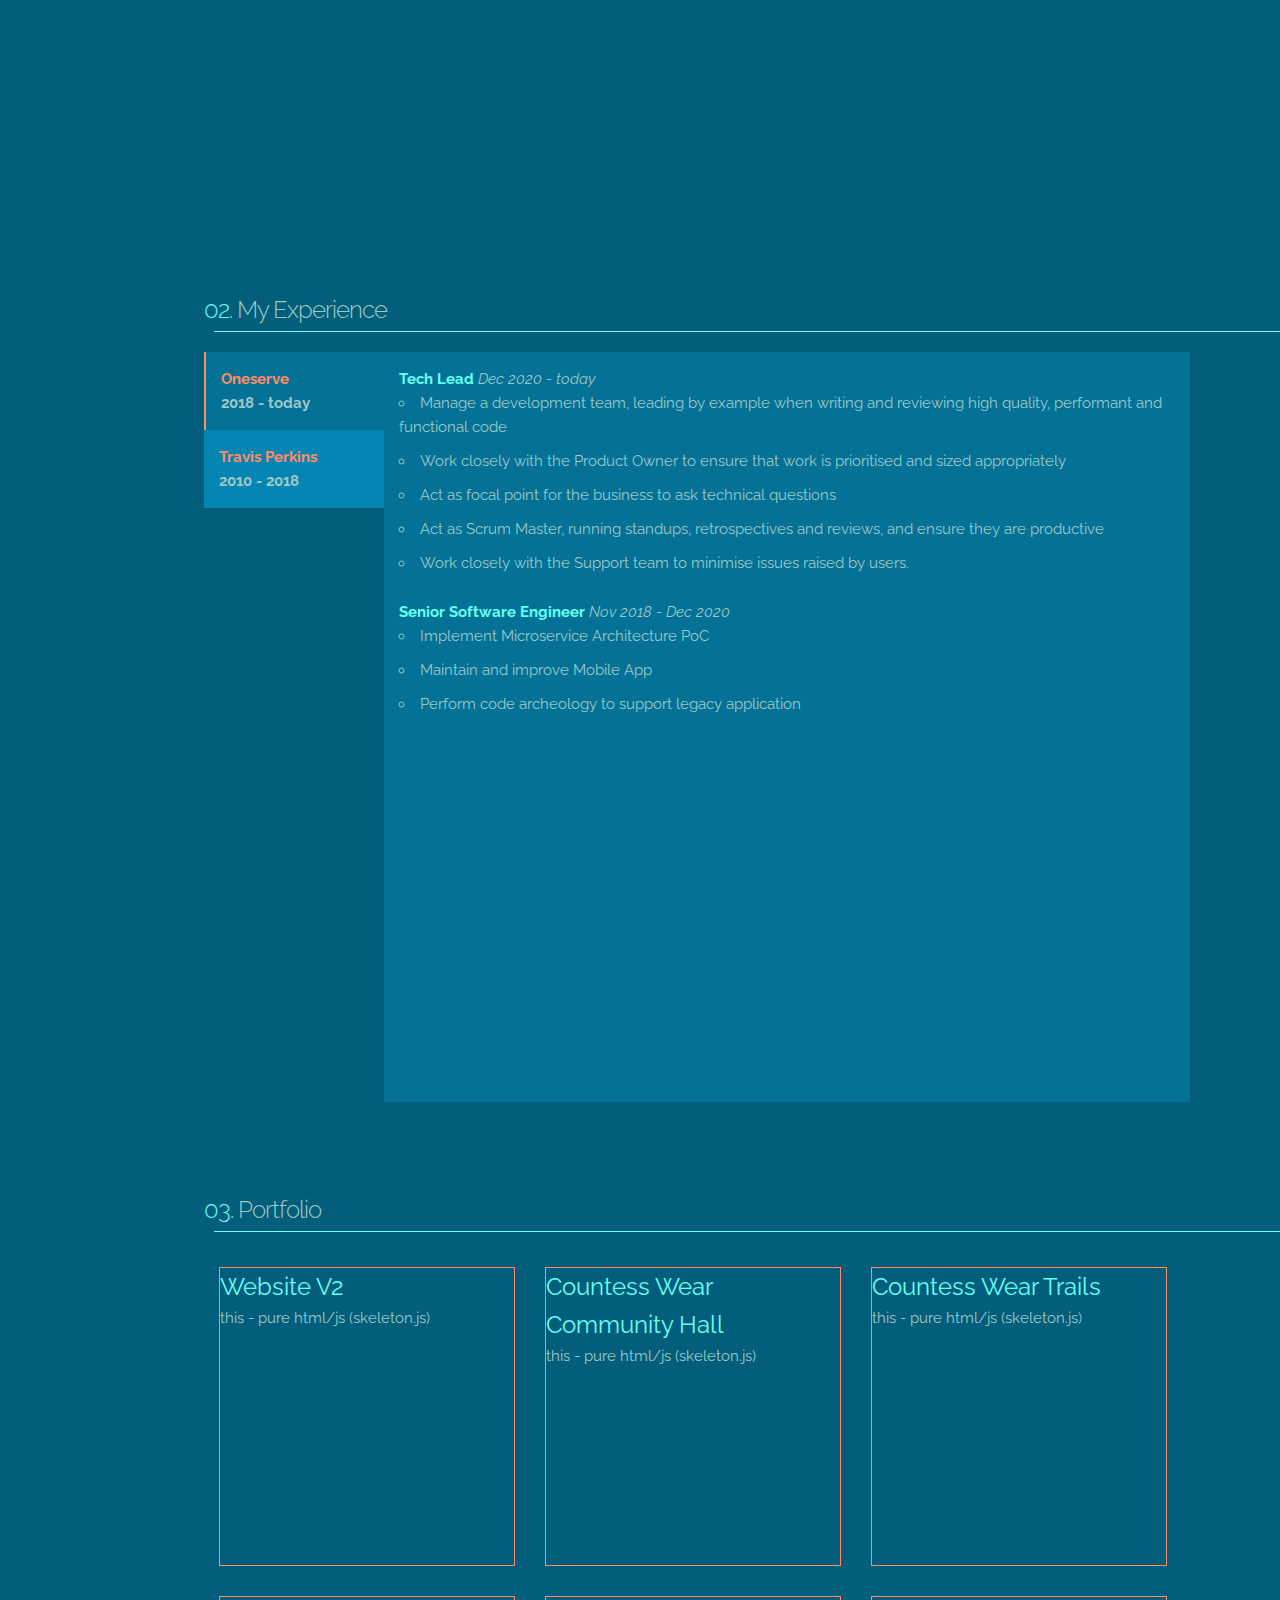
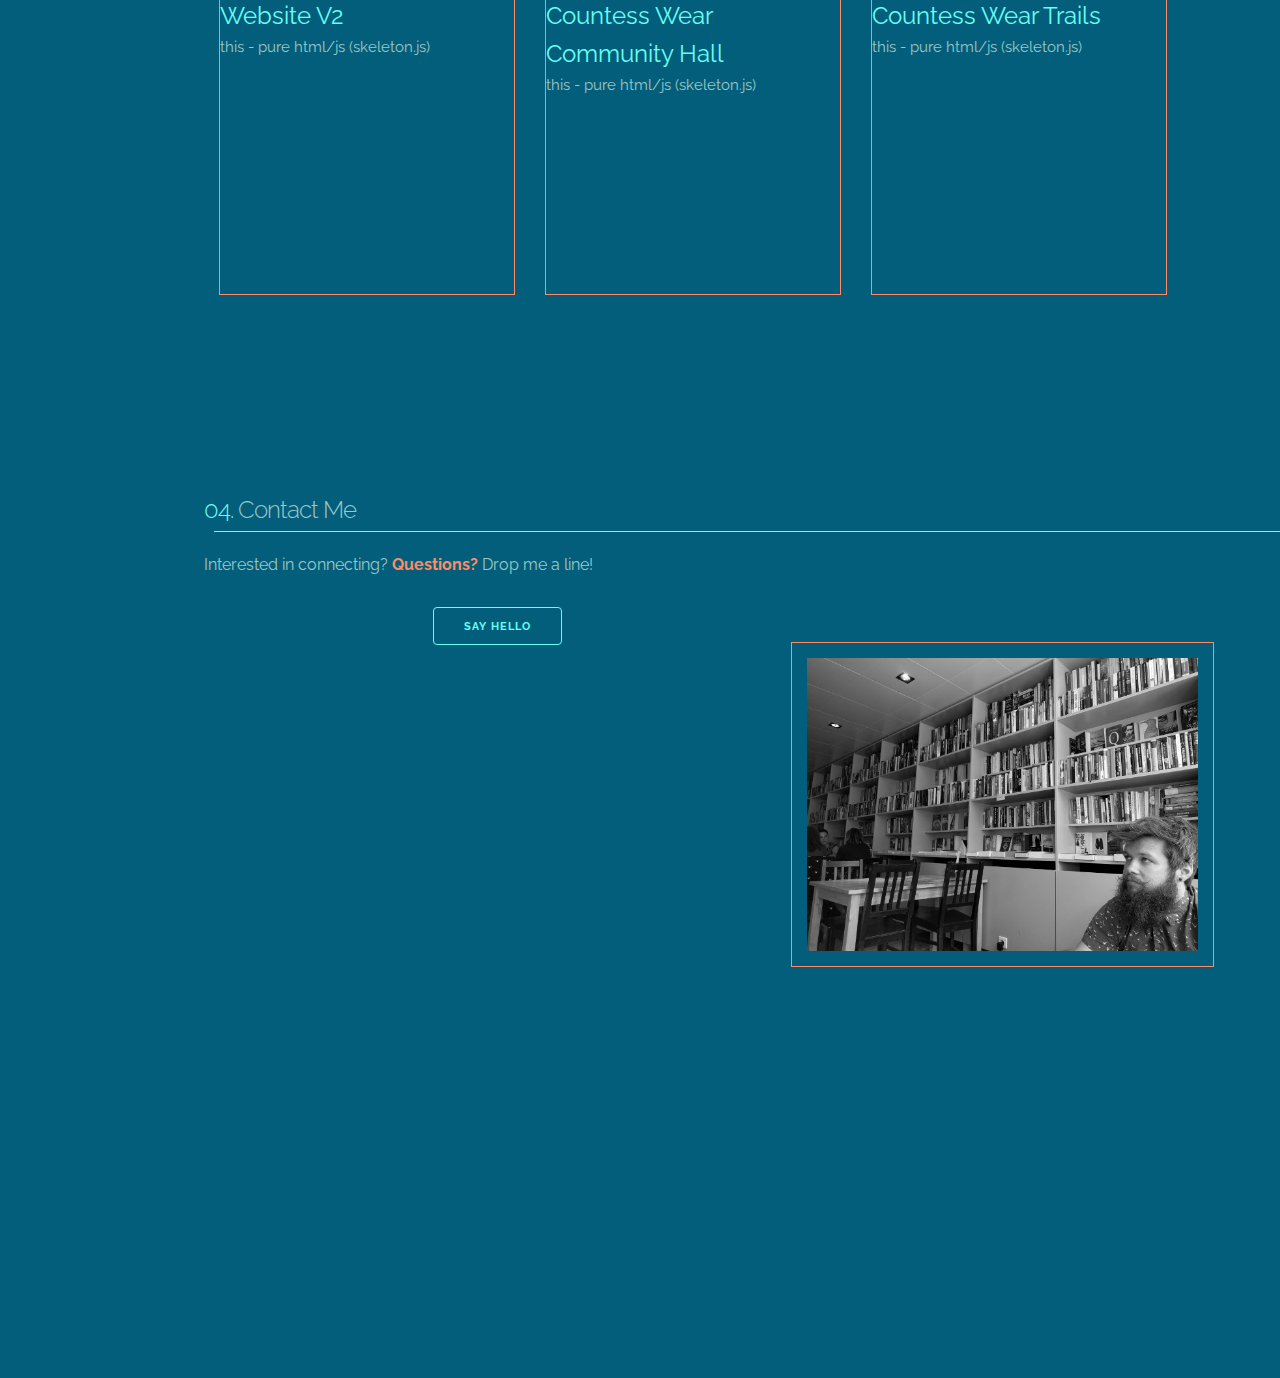
==== commit 8f74be79: "Colour Randomiser locking better styled" ====
--- a/index.html
+++ b/index.html
@@ -64,12 +64,24 @@
                 <div class="row right padded">
                     <a class="button floatleft ctaButton" onClick="themeClick()">Randomise</a>
                     
-                    <span id="schema-bg" class="colourBox floatleft bgBg" onclick="paletteClick('schema-bg')"></span>
-                    <span id="schema-tint" class="colourBox floatleft bgTint" onclick="paletteClick('schema-tint')"></span>
-                    <span id="schema-hl" class="colourBox floatleft bgHl" onclick="paletteClick('schema-hl')"></span>
-                    <span id="schema-cont" class="colourBox floatleft bgContrast" onclick="paletteClick('schema-cont')"></span>
-                    <span id="schema-main" class="colourBox floatleft bgMain" onclick="paletteClick('schema-main')"></span>
-                    <span id="schema-sub" class="colourBox floatleft bgSub" onclick="paletteClick('schema-sub')"></span>
+                    <span id="schema-bg" class="colourBox floatleft bgBg" onclick="paletteClick('schema-bg')" data-locked="false">
+                      <i class="fas fa-lock-open padded"></i>
+                    </span>
+                    <span id="schema-tint" class="colourBox floatleft bgTint" onclick="paletteClick('schema-tint')">
+                      <i class="fas fa-lock-open padded"></i>
+                    </span>
+                    <span id="schema-hl" class="colourBox floatleft bgHl" onclick="paletteClick('schema-hl')">
+                      <i class="fas fa-lock-open padded"></i>
+                    </span>
+                    <span id="schema-cont" class="colourBox floatleft bgContrast" onclick="paletteClick('schema-cont')">
+                      <i class="fas fa-lock-open padded"></i>
+                    </span>
+                    <span id="schema-main" class="colourBox floatleft bgMain" onclick="paletteClick('schema-main')">
+                      <i class="fas fa-lock-open padded"></i>
+                    </span>
+                    <span id="schema-sub" class="colourBox floatleft bgSub" onclick="paletteClick('schema-sub')">
+                      <i class="fas fa-lock-open padded"></i>
+                    </span>
 
                     <a class="plainText" href="#about"><div class="inline colourHighlight textS">01. </div><div class="navItem colourSub textS">About</div></a>
                     <a class="plainText" href="#experience"><div class="inline colourHighlight textS">02. </div><div class="navItem colourSub textS">Experience</div></a>
--- a/css/test.css
+++ b/css/test.css
@@ -42,7 +42,7 @@
 .ctaButton:hover { background-color: var(--text-highlight); border: solid 1px var(--text-contrast); color: var(--text-sub);}
 .photoContainer { margin-top: 10vh }
 .photo { width: 100%; border: solid 1px var(--text-contrast); padding: 1em;}
-.colourBox { height: 38px; width: 38px; border: solid 1px white;}
+.colourBox { height: 44px; width: 44px; border: solid 1px white;}
 
 /* Layout */
 .plainText { text-decoration: none; }
--- a/css/test.css
+++ b/css/test.css
@@ -42,7 +42,7 @@
 .ctaButton:hover { background-color: var(--text-highlight); border: solid 1px var(--text-contrast); color: var(--text-sub);}
 .photoContainer { margin-top: 10vh }
 .photo { width: 100%; border: solid 1px var(--text-contrast); padding: 1em;}
-.colourBox { height: 38px; width: 38px; border: solid 1px white;}
+.colourBox { height: 44px; width: 44px; border: solid 1px white;}
 
 /* Layout */
 .plainText { text-decoration: none; }
